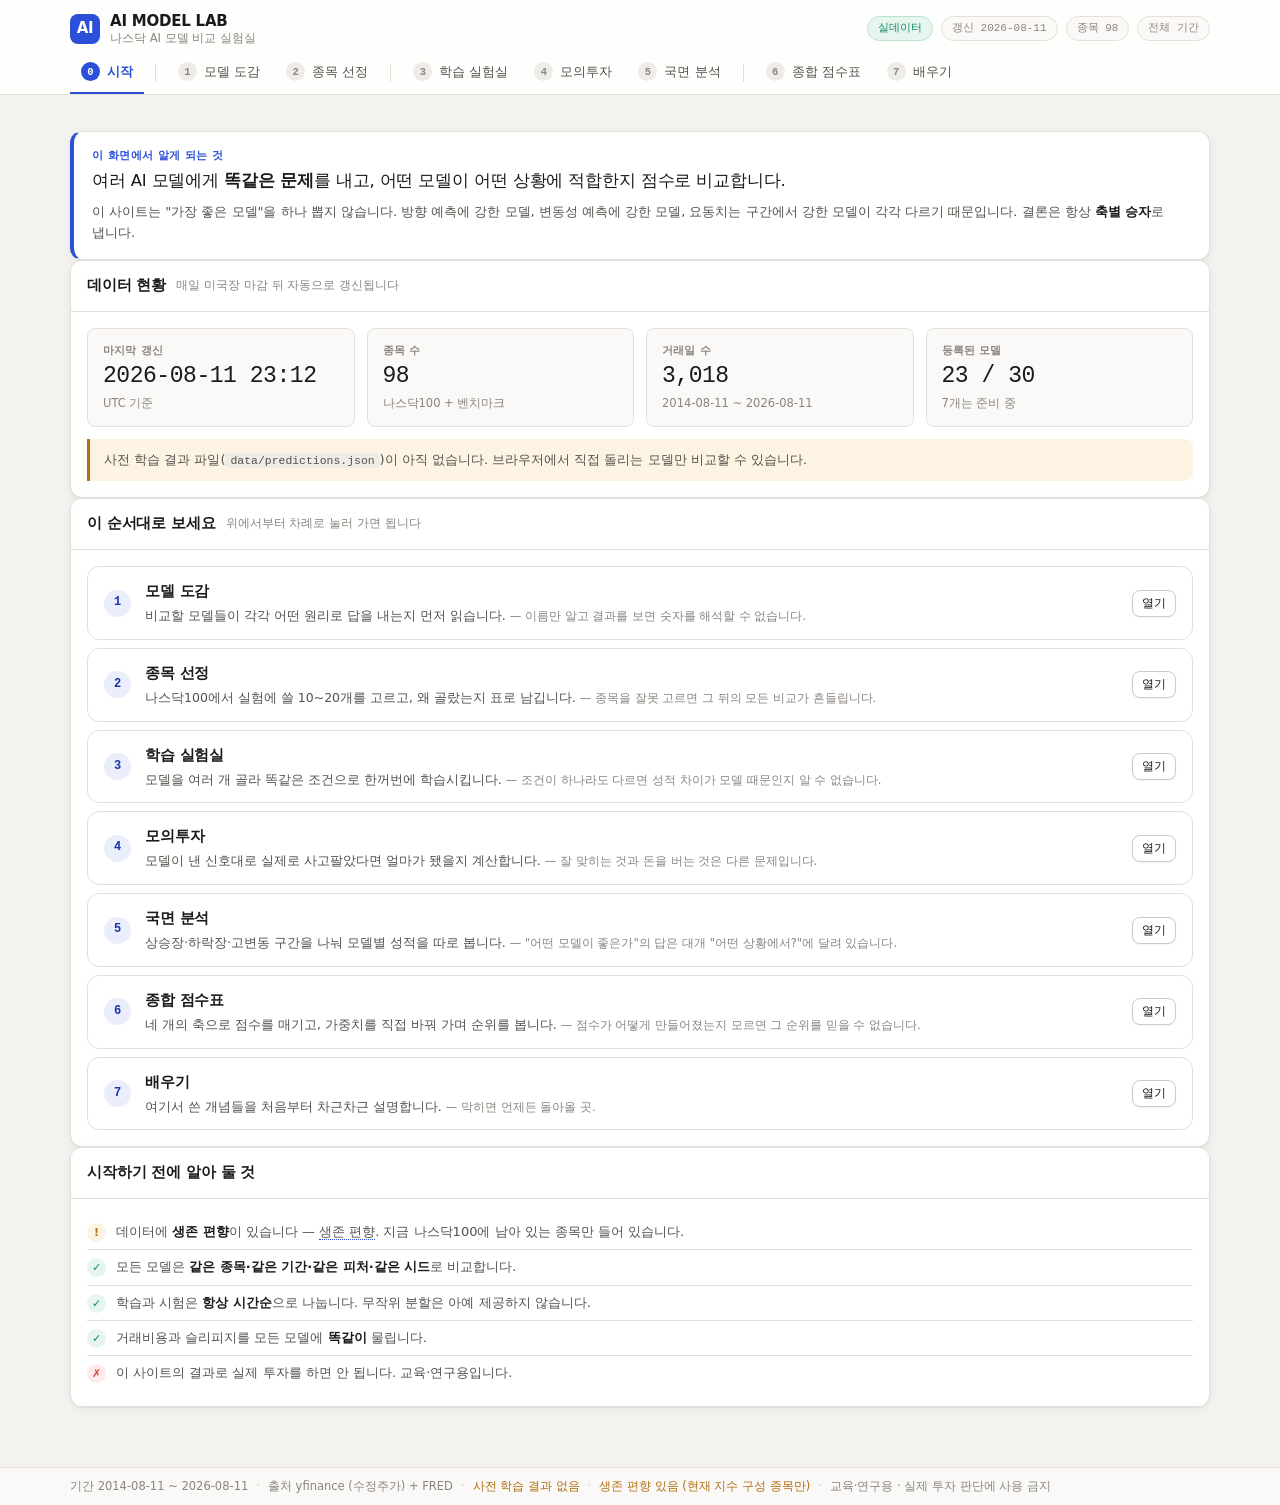
==== docs/index.html @ ae4f5c96 "브라우저 모델 12종 추가 + 디자인 전면 교체 ■ 2단계-B1 — 브라우저에서 도는 신규 모델 (registry.js 의 공통 인터페이스 준수)  js/core/ml_lite.j" ====
<!DOCTYPE html>
<html lang="ko">
<head>
<meta charset="utf-8">
<meta name="viewport" content="width=device-width, initial-scale=1">
<title>AI MODEL LAB — 나스닥 AI 모델 비교</title>
<meta name="description" content="여러 AI 모델로 나스닥 주가를 예측·모의투자해 보고, 어떤 모델이 어떤 상황에 적합한지 점수로 비교하는 교육용 사이트.">
<meta name="theme-color" content="#f4f2ee">
<link rel="icon" href="data:image/svg+xml,<svg xmlns='http://www.w3.org/2000/svg' viewBox='0 0 32 32'><rect width='32' height='32' rx='8' fill='%232b4fd8'/><text x='16' y='22' font-size='14' font-weight='700' font-family='system-ui,sans-serif' fill='white' text-anchor='middle'>AI</text></svg>">
<link rel="stylesheet" href="css/style.css">
</head>
<body>

<div class="shell">

  <header class="mast">
    <div class="mast-in">
      <div class="brand">
        <span class="brand-mark">AI</span>
        <span class="brand-txt">AI MODEL LAB<em>나스닥 AI 모델 비교 실험실</em></span>
      </div>
      <div class="mast-meta" id="mastmeta"></div>
    </div>

    <nav class="steps" id="nav">
      <button class="step on" data-screen="home"><b>0</b><span>시작</span></button>
      <span class="step-sep"></span>
      <button class="step" data-screen="models"><b>1</b><span>모델 도감</span></button>
      <button class="step" data-screen="universe"><b>2</b><span>종목 선정</span></button>
      <span class="step-sep"></span>
      <button class="step" data-screen="lab"><b>3</b><span>학습 실험실</span></button>
      <button class="step" data-screen="trade"><b>4</b><span>모의투자</span></button>
      <button class="step" data-screen="regime"><b>5</b><span>국면 분석</span></button>
      <span class="step-sep"></span>
      <button class="step" data-screen="score"><b>6</b><span>종합 점수표</span></button>
      <button class="step" data-screen="learn"><b>7</b><span>배우기</span></button>
    </nav>
  </header>

  <main class="page" id="main">
    <div class="wrap">
      <div id="boot">
        <span class="spinner"></span>
        <span class="small" style="margin-left:9px">시장 데이터를 불러오는 중…</span>
      </div>
      <div id="stephint"></div>
      <div id="screen"></div>
    </div>
  </main>

  <footer class="foot">
    <div class="wrap" id="statusbar"></div>
  </footer>

</div>

<!-- 공통 도구 -->
<script src="js/core/util.js"></script>
<script src="js/core/metrics.js"></script>
<script src="js/core/charts.js"></script>
<script src="js/core/ml.js"></script>

<!-- 데이터 (features.js 가 로드 시점에 참조하므로 반드시 먼저) -->
<script src="js/data.js"></script>

<!-- 모델 레이어: 피처 → 분할 → 등록부 → 모델 구현 → 사전학습 결과 -->
<script src="js/features.js"></script>
<script src="js/splits.js"></script>
<script src="js/registry.js"></script>
<script src="js/core/ml_lite.js"></script>
<script src="js/core/vol.js"></script>
<script src="js/core/regime.js"></script>
<script src="js/predictions.js"></script>

<!-- 화면 -->
<script src="js/app.js"></script>
<script src="js/screens/home.js"></script>
<script src="js/screens/models.js"></script>
<script src="js/screens/universe.js"></script>
<script src="js/screens/lab.js"></script>
<script src="js/screens/trade.js"></script>
<script src="js/screens/regime.js"></script>
<script src="js/screens/score.js"></script>
<script src="js/screens/learn.js"></script>
<script>QL.App.boot();</script>
</body>
</html>
---- docs/css/style.css ----
/* ============================================================================
 *  style.css — AI MODEL LAB 디자인 시스템
 *
 *  방향: 잘 만든 교과서. 트레이딩 터미널이 아닙니다.
 *  - 밝은 종이색 바탕에 흰 카드를 얹습니다. 오래 읽어야 하는 화면이기 때문입니다.
 *  - 가로폭을 1180px로 묶습니다. 한 줄이 너무 길면 눈이 다음 줄을 못 찾습니다.
 *  - 액센트는 잉크 블루 하나뿐입니다. 빨강·초록은 오직 '오름/내림'에만 씁니다.
 *    색이 의미를 가지려면 아껴 써야 합니다.
 *  - 위쪽 가로 내비게이션이 0→7 학습 순서를 그대로 보여 줍니다. 학생이
 *    "지금 몇 번째 단계인가"를 항상 알 수 있게 하려는 것입니다.
 *  - 숫자는 전부 고정폭입니다. 자리수가 맞아야 표를 훑을 수 있습니다.
 *
 *  밝은 테마 하나로 갑니다(의도된 선택). 어두운 테마는 두지 않습니다.
 * ==========================================================================*/

:root {
  color-scheme: light;

  /* 바탕과 면 */
  --paper:     #f4f2ee;
  --surface:   #ffffff;
  --surface-2: #faf9f7;
  --surface-3: #efece7;
  --line:      #e4e0d9;
  --line-2:    #d0cac1;

  /* 글자 */
  --ink:   #1b1a18;
  --ink-2: #55524d;
  --ink-3: #8a8580;

  /* 액센트 — 상호작용·선택 상태 전용 */
  --brand:      #2b4fd8;
  --brand-2:    #1b34a3;
  --brand-tint: #eaeefc;

  /* 의미 색 — 시장 관례. 다른 용도로 쓰지 않습니다. */
  --up:        #0e8a5f;
  --up-tint:   #e7f5ef;
  --down:      #d3453b;
  --down-tint: #fdeceb;
  --flat:      #8a8580;
  --warn:      #b06f10;
  --warn-tint: #fdf3e2;

  /* charts.js 가 읽는 이름들 */
  --surface-1:      #ffffff;
  --gridline:       #eeebe5;
  --axisline:       #cfc9c0;
  --text-primary:   #1b1a18;
  --text-secondary: #55524d;
  --text-muted:     #8a8580;
  --series-1: #2b4fd8;
  --series-2: #d3453b;
  --series-3: #0e8a5f;
  --series-4: #7c3aed;
  --series-5: #dd7b16;
  --series-6: #0d8f9e;
  --series-7: #6b6660;
  --series-8: #b4418f;

  --sans: -apple-system, BlinkMacSystemFont, "Apple SD Gothic Neo", "Pretendard",
          "Noto Sans KR", "Malgun Gothic", system-ui, "Segoe UI", sans-serif;
  --mono: ui-monospace, "SF Mono", "JetBrains Mono", Menlo, Consolas, monospace;

  --r:    12px;
  --r-sm: 8px;
  --sh:   0 1px 2px rgba(27, 26, 24, .05), 0 2px 10px rgba(27, 26, 24, .05);
  --sh-1: 0 1px 2px rgba(27, 26, 24, .06);
  --wrap: 1180px;
}

* { box-sizing: border-box; }

html { -webkit-text-size-adjust: 100%; }

body {
  margin: 0;
  background: var(--paper);
  color: var(--ink);
  font-family: var(--sans);
  font-size: 14.5px;
  line-height: 1.65;
  -webkit-font-smoothing: antialiased;
  word-break: keep-all;          /* 한국어 줄바꿈을 어절 단위로 */
}

.num, td.num, th.num, .mono {
  font-family: var(--mono);
  font-variant-numeric: tabular-nums;
  font-size: .94em;
}

code {
  font-family: var(--mono);
  font-size: .88em;
  background: var(--surface-3);
  padding: 1px 5px;
  border-radius: 4px;
}

b, strong { font-weight: 650; color: var(--ink); }
.hidden { display: none !important; }

/* ============================================================================
 *  뼈대 — 위쪽 머리글 / 가운데 본문 / 아래 상태줄
 * ==========================================================================*/
.shell { min-height: 100vh; display: flex; flex-direction: column; }

.wrap { max-width: var(--wrap); margin: 0 auto; padding: 0 20px; width: 100%; }

/* --- 머리글 --------------------------------------------------------------- */
.mast {
  position: sticky; top: 0; z-index: 40;
  background: rgba(255, 255, 255, .88);
  backdrop-filter: saturate(1.4) blur(8px);
  border-bottom: 1px solid var(--line);
}
.mast-in {
  max-width: var(--wrap); margin: 0 auto; padding: 12px 20px 0;
  display: flex; align-items: center; gap: 14px; flex-wrap: wrap;
}

.brand { display: flex; align-items: center; gap: 10px; }
.brand-mark {
  width: 30px; height: 30px; flex: none; border-radius: 8px;
  background: var(--brand); color: #fff;
  display: grid; place-items: center;
  font-size: 15px; font-weight: 700; letter-spacing: -.02em;
}
.brand-txt { font-size: 15px; font-weight: 700; letter-spacing: -.015em; line-height: 1.25; }
.brand-txt em {
  display: block; font-style: normal; font-size: 11.5px;
  font-weight: 400; color: var(--ink-3); letter-spacing: 0;
}

.mast-meta {
  margin-left: auto; display: flex; align-items: center; gap: 8px;
  font-size: 11.5px; color: var(--ink-3);
}
.mast-meta .pill {
  border: 1px solid var(--line); border-radius: 999px;
  padding: 2px 10px; background: var(--surface-2);
  font-family: var(--mono); font-size: 11px; white-space: nowrap;
}
.mast-meta .pill.live { border-color: #b7e2ce; background: var(--up-tint); color: var(--up); }
.mast-meta .pill.warn { border-color: #f0d9ac; background: var(--warn-tint); color: var(--warn); }

/* --- 단계 내비게이션 ------------------------------------------------------- */
.steps {
  max-width: var(--wrap); margin: 0 auto; padding: 9px 20px 0;
  display: flex; gap: 4px; overflow-x: auto; scrollbar-width: thin;
}
.step {
  appearance: none; border: 0; background: none; cursor: pointer;
  font-family: inherit; font-size: 13px; color: var(--ink-2);
  display: flex; align-items: center; gap: 7px;
  padding: 8px 11px 11px; border-bottom: 2px solid transparent;
  white-space: nowrap; transition: color .12s, border-color .12s;
}
.step b {
  width: 19px; height: 19px; border-radius: 50%; flex: none;
  display: grid; place-items: center;
  font-family: var(--mono); font-size: 10.5px; font-weight: 600;
  background: var(--surface-3); color: var(--ink-3);
  transition: background .12s, color .12s;
}
.step:hover { color: var(--ink); }
.step:hover b { background: var(--line-2); color: var(--ink); }
.step.on { color: var(--brand); border-bottom-color: var(--brand); font-weight: 600; }
.step.on b { background: var(--brand); color: #fff; }
.step-sep { width: 1px; background: var(--line); margin: 10px 7px 12px; flex: none; }

/* --- 본문 ----------------------------------------------------------------- */
.page { flex: 1; padding: 22px 0 60px; }
.page > .wrap > * + * { margin-top: 14px; }

/* --- 상태줄 --------------------------------------------------------------- */
.foot {
  border-top: 1px solid var(--line); background: var(--surface-2);
  padding: 9px 0; font-size: 11.5px; color: var(--ink-3);
}
.foot .wrap { display: flex; flex-wrap: wrap; align-items: center; gap: 8px; }
.foot .sep { color: var(--line-2); }
.foot .up { color: var(--up); }
.foot .amber { color: var(--warn); }

/* ============================================================================
 *  패널 — 화면을 구성하는 기본 블록
 * ==========================================================================*/
.panel {
  background: var(--surface); border: 1px solid var(--line);
  border-radius: var(--r); box-shadow: var(--sh); overflow: hidden;
}
.panel-head {
  display: flex; align-items: center; gap: 10px; flex-wrap: wrap;
  padding: 13px 16px; border-bottom: 1px solid var(--line);
  background: var(--surface);
}
.panel-title { font-size: 14.5px; font-weight: 700; letter-spacing: -.01em; }
.panel-title .accent { color: var(--brand); }
.panel-sub { font-size: 12px; color: var(--ink-3); }
.panel-actions { margin-left: auto; display: flex; align-items: center; gap: 8px; flex-wrap: wrap; }
.panel-body { padding: 16px; }
.panel-body.tight { padding: 0; }
.panel-body > * + * { margin-top: 12px; }

.grid { display: grid; gap: 12px; }
.g2 { grid-template-columns: repeat(2, minmax(0, 1fr)); }
.g3 { grid-template-columns: repeat(3, minmax(0, 1fr)); }
.g4 { grid-template-columns: repeat(4, minmax(0, 1fr)); }
.g-2-1 { grid-template-columns: 2fr 1fr; }
.g-1-2 { grid-template-columns: 1fr 2fr; }
.grid > * { min-width: 0; }

/* ============================================================================
 *  숫자 카드
 * ==========================================================================*/
.stat {
  padding: 13px 15px; border: 1px solid var(--line);
  border-radius: var(--r-sm); background: var(--surface-2);
}
.stat .k {
  font-size: 11px; color: var(--ink-3); font-weight: 600;
  letter-spacing: .02em;
}
.stat .v {
  font-family: var(--mono); font-size: 23px; font-variant-numeric: tabular-nums;
  letter-spacing: -.02em; margin-top: 3px; line-height: 1.2; overflow-wrap: anywhere;
}
.stat .d { font-size: 11.5px; color: var(--ink-3); margin-top: 3px; overflow-wrap: anywhere; }

.up { color: var(--up); }
.down { color: var(--down); }
.flat { color: var(--flat); }
.accent { color: var(--brand); }

/* ============================================================================
 *  표
 * ==========================================================================*/
table.t, table.tbl { width: 100%; border-collapse: collapse; font-size: 13px; }
table.t th, table.tbl th {
  text-align: left; font-size: 11px; font-weight: 600; color: var(--ink-3);
  padding: 8px 10px; border-bottom: 1px solid var(--line-2);
  background: var(--surface); white-space: nowrap;
}
/* 스크롤 되는 표에서만 제목 줄을 고정합니다(그러지 않으면 페이지 맨 위에 붙어 버림) */
.tbl-scroll table th { position: sticky; top: 0; z-index: 1; }
table.t td, table.tbl td {
  padding: 8px 10px; border-bottom: 1px solid var(--line);
  vertical-align: middle;
}
table.t tbody tr:last-child td { border-bottom: 0; }
table.t th.num, table.t td.num, table.tbl th.num, table.tbl td.num { text-align: right; }
table.t tbody tr:hover { background: var(--surface-2); }
.tbl-scroll {
  max-height: 480px; overflow: auto;
  border: 1px solid var(--line); border-radius: var(--r-sm);
}

/* ============================================================================
 *  버튼 · 입력
 * ==========================================================================*/
.btn {
  appearance: none; font-family: inherit; font-size: 13px; font-weight: 550;
  padding: 7px 13px; border-radius: var(--r-sm); cursor: pointer;
  border: 1px solid var(--line-2); background: var(--surface); color: var(--ink);
  box-shadow: var(--sh-1); transition: background .12s, border-color .12s, color .12s;
}
.btn:hover { background: var(--surface-2); border-color: var(--ink-3); }
.btn:focus-visible { outline: 2px solid var(--brand); outline-offset: 2px; }
.btn.primary { background: var(--brand); border-color: var(--brand); color: #fff; }
.btn.primary:hover { background: var(--brand-2); border-color: var(--brand-2); }
.btn.ghost { border-color: transparent; box-shadow: none; background: none; color: var(--brand); }
.btn.ghost:hover { background: var(--brand-tint); }
.btn.danger { border-color: #eab3ae; color: var(--down); background: var(--down-tint); }
.btn:disabled { opacity: .45; cursor: not-allowed; }
.btn.sm { padding: 4px 9px; font-size: 12px; }

.seg {
  display: inline-flex; border: 1px solid var(--line-2);
  border-radius: var(--r-sm); overflow: hidden; background: var(--surface);
  box-shadow: var(--sh-1); flex-wrap: wrap;
}
.seg button {
  appearance: none; border: 0; border-right: 1px solid var(--line);
  background: none; font-family: inherit; font-size: 12.5px; color: var(--ink-2);
  padding: 7px 13px; cursor: pointer; transition: background .12s, color .12s;
}
.seg button:last-child { border-right: 0; }
.seg button:hover { background: var(--surface-2); color: var(--ink); }
.seg button.on { background: var(--brand); color: #fff; font-weight: 600; }

.chip {
  display: inline-flex; align-items: center; gap: 5px;
  border: 1px solid var(--line-2); border-radius: 999px;
  padding: 4px 11px; font-size: 12.5px; color: var(--ink-2);
  background: var(--surface); cursor: pointer; transition: all .12s;
}
.chip:hover { border-color: var(--ink-3); color: var(--ink); }
.chip.on { border-color: var(--brand); background: var(--brand-tint); color: var(--brand-2); font-weight: 600; }

.field { display: flex; flex-direction: column; gap: 4px; }
.field label { font-size: 11px; font-weight: 600; color: var(--ink-3); }
select, input[type=text], input[type=number] {
  font-family: inherit; font-size: 13px; color: var(--ink);
  padding: 6px 9px; border: 1px solid var(--line-2);
  border-radius: var(--r-sm); background: var(--surface);
}
select:focus, input:focus { outline: 2px solid var(--brand); outline-offset: 1px; }
input[type=range] { width: 100%; accent-color: var(--brand); }
input[type=checkbox] { accent-color: var(--brand); width: 15px; height: 15px; }

/* ============================================================================
 *  안내 · 상태 표시
 * ==========================================================================*/
.note {
  border-left: 3px solid var(--brand); border-radius: 0 var(--r-sm) var(--r-sm) 0;
  background: var(--brand-tint); padding: 11px 14px;
  font-size: 13px; color: var(--ink-2); line-height: 1.6;
}
.note.warn { border-left-color: var(--warn); background: var(--warn-tint); }
.note.bad  { border-left-color: var(--down); background: var(--down-tint); }
.note.ok   { border-left-color: var(--up);   background: var(--up-tint); }

.small { font-size: 12.5px; color: var(--ink-2); }
.tiny  { font-size: 11.5px; color: var(--ink-3); }

.badge {
  display: inline-block; font-size: 10.5px; font-weight: 600; letter-spacing: .01em;
  padding: 2px 8px; border-radius: 999px; white-space: nowrap;
  border: 1px solid var(--line-2); color: var(--ink-3); background: var(--surface-2);
  vertical-align: middle;
}
.badge-live { border-color: #b7e2ce; background: var(--up-tint); color: var(--up); }
.badge-pre  { border-color: #bcc8f4; background: var(--brand-tint); color: var(--brand-2); }
.badge-base { border-color: #f0d9ac; background: var(--warn-tint); color: var(--warn); }
.badge-soon { border-color: var(--line); background: var(--surface-3); color: var(--ink-3); }

.tag {
  display: inline-block; font-size: 11px; padding: 1px 7px; border-radius: 4px;
  border: 1px solid var(--line-2); color: var(--ink-3);
}

/* 진행 막대 (표 안에서 비율 보여줄 때) */
.bar { height: 5px; border-radius: 3px; background: var(--surface-3); position: relative; min-width: 44px; }
.bar > i { position: absolute; inset: 0 auto 0 0; border-radius: 3px; background: var(--brand); }

/* 학습 진행률 */
.progress { height: 7px; border-radius: 4px; background: var(--surface-3); position: relative; overflow: hidden; }
.progress > i {
  position: absolute; inset: 0 auto 0 0; border-radius: 4px;
  background: linear-gradient(90deg, var(--brand), #4f70e8);
  transition: width .12s linear;
}
.progress-label { font-size: 11.5px; color: var(--ink-3); font-family: var(--mono); }

.spinner {
  display: inline-block; width: 13px; height: 13px; vertical-align: -2px;
  border: 2px solid var(--line-2); border-top-color: var(--brand);
  border-radius: 50%; animation: spin .7s linear infinite;
}
@keyframes spin { to { transform: rotate(360deg); } }

/* ============================================================================
 *  고3 눈높이 장치
 * ==========================================================================*/

/* 화면 첫머리 한 문장 */
.intro {
  background: var(--surface); border: 1px solid var(--line);
  border-left: 4px solid var(--brand);
  border-radius: var(--r); padding: 15px 18px; box-shadow: var(--sh);
}
.intro-k {
  font-size: 11px; font-weight: 700; color: var(--brand);
  letter-spacing: .04em; text-transform: uppercase;
}
.intro-v { font-size: 16.5px; line-height: 1.5; margin-top: 4px; letter-spacing: -.01em; }
.intro-d { font-size: 13px; color: var(--ink-2); margin-top: 7px; line-height: 1.65; }

/* 용어 툴팁 */
abbr.tip {
  text-decoration: none;
  border-bottom: 1.5px dotted var(--brand);
  cursor: help; color: inherit;
}

/* 수식 접기 */
details.formula {
  border: 1px solid var(--line); border-radius: var(--r-sm);
  background: var(--surface-2); overflow: hidden;
}
details.formula > summary {
  cursor: pointer; padding: 7px 12px; font-size: 12px; font-weight: 600;
  color: var(--ink-3); list-style: none;
}
details.formula > summary::-webkit-details-marker { display: none; }
details.formula > summary::before { content: '＋ '; color: var(--brand); font-weight: 700; }
details.formula[open] > summary::before { content: '－ '; }
details.formula > summary:hover { color: var(--brand); }
.formula-body {
  padding: 12px; border-top: 1px solid var(--line); background: var(--surface);
  font-size: 12.5px; color: var(--ink-2); line-height: 1.8; overflow-x: auto;
}

/* 좋다/나쁘다 방향 표시 */
.dir { font-size: 10px; margin-left: 2px; }
.dir.up { color: var(--up); }
.dir.down { color: var(--brand); }

/* 공정성 체크리스트 */
ul.checklist { list-style: none; margin: 0; padding: 0; }
ul.checklist li {
  display: flex; gap: 10px; padding: 7px 0; font-size: 13px;
  color: var(--ink-2); line-height: 1.55; border-bottom: 1px solid var(--line);
}
ul.checklist li:last-child { border-bottom: 0; }
ul.checklist .ck {
  width: 19px; height: 19px; flex: none; border-radius: 50%;
  display: grid; place-items: center; font-size: 11px; font-weight: 700; margin-top: 1px;
}
ul.checklist li.yes  .ck { background: var(--up-tint); color: var(--up); }
ul.checklist li.no   .ck { background: var(--down-tint); color: var(--down); }
ul.checklist li.warn .ck { background: var(--warn-tint); color: var(--warn); }

/* ============================================================================
 *  카드 (모델 도감 · 학습 순서)
 * ==========================================================================*/
.cards { display: grid; gap: 12px; grid-template-columns: repeat(auto-fill, minmax(330px, 1fr)); }
.card {
  display: flex; flex-direction: column;      /* 아래 지표 줄을 카드 바닥에 맞추기 위해 */
  border: 1px solid var(--line); border-radius: var(--r);
  background: var(--surface); padding: 14px 16px;
  transition: border-color .12s, box-shadow .12s;
}
.card:hover { border-color: var(--line-2); box-shadow: var(--sh); }
.card.soon { background: var(--surface-2); border-style: dashed; }
.card-top { display: flex; align-items: center; gap: 7px; flex-wrap: wrap; }
.card-name { font-size: 15px; font-weight: 700; letter-spacing: -.01em; }
.card-fam { font-size: 11px; color: var(--ink-3); }
.card-why { font-size: 13px; color: var(--ink-2); line-height: 1.7; margin: 9px 0 11px; }
.card-pc { display: grid; grid-template-columns: 1fr 1fr; gap: 12px; font-size: 12px; }
.card-pc .h { font-size: 10.5px; font-weight: 700; letter-spacing: .02em; }
.card-pc .h.good { color: var(--up); }
.card-pc .h.bad { color: var(--down); }
.card-pc ul { margin: 4px 0 0; padding-left: 15px; color: var(--ink-2); line-height: 1.55; }
.card-meter {
  display: flex; align-items: center; gap: 7px; flex-wrap: wrap;
  margin-top: auto; padding-top: 12px; border-top: 1px solid var(--line);
  font-size: 11.5px; color: var(--ink-3);
}
.card-pc { padding-bottom: 4px; }
.dots { font-family: var(--mono); color: var(--brand); letter-spacing: 1.5px; font-size: 10px; }
.dots .off { color: var(--line-2); }

/* 학습 순서 카드 (홈) */
.route { display: grid; gap: 8px; }
.route .card { flex-direction: row; align-items: center; gap: 14px; padding: 13px 16px; }
.route .card .card-name { font-size: 14.5px; }
.route .card .card-why { margin: 2px 0 0; font-size: 12.5px; line-height: 1.55; }
.route-n {
  width: 27px; height: 27px; flex: none; border-radius: 50%;
  display: grid; place-items: center;
  background: var(--brand-tint); color: var(--brand-2);
  font-family: var(--mono); font-size: 12px; font-weight: 700;
}

/* ============================================================================
 *  차트 부속 (charts.js 가 만드는 요소들)
 * ==========================================================================*/
canvas { display: block; width: 100%; }

.legend { display: flex; flex-wrap: wrap; gap: 12px; font-size: 12px; color: var(--ink-2); margin-top: 8px; }
.legend-item { display: inline-flex; align-items: center; gap: 6px; }
.legend-dot { width: 10px; height: 10px; border-radius: 3px; display: inline-block; }
.legend-dot.dashed { border-radius: 1px; height: 3px; width: 14px; }

.chart-tip {
  position: fixed; z-index: 90; pointer-events: none;
  background: var(--ink); color: #fff; border-radius: var(--r-sm);
  padding: 8px 11px; font-size: 12px; box-shadow: 0 6px 22px rgba(27, 26, 24, .22);
  max-width: 280px;
}
.chart-tip .tip-h { font-weight: 700; margin-bottom: 4px; font-size: 11.5px; opacity: .85; }
.chart-tip .tip-r { display: flex; align-items: center; gap: 7px; line-height: 1.6; }
.chart-tip .tip-n { color: rgba(255, 255, 255, .8); }
.chart-tip .tip-v { margin-left: auto; font-family: var(--mono); font-variant-numeric: tabular-nums; }
.chart-tip .dot { width: 8px; height: 8px; border-radius: 2px; display: inline-block; flex: none; }

/* ============================================================================
 *  가중치 슬라이더 (종합 점수표)
 * ==========================================================================*/
.weights { display: grid; gap: 12px; }
.wrow { display: grid; grid-template-columns: 140px 1fr 56px; align-items: center; gap: 12px; }
.wrow label { font-size: 13px; color: var(--ink-2); }
.wrow output { font-family: var(--mono); font-size: 13px; color: var(--brand); text-align: right; font-weight: 600; }

/* ============================================================================
 *  좁은 화면
 * ==========================================================================*/
@media (max-width: 940px) {
  .g2, .g3, .g4, .g-2-1, .g-1-2 { grid-template-columns: minmax(0, 1fr); }
  .cards { grid-template-columns: minmax(0, 1fr); }
  .card-pc { grid-template-columns: minmax(0, 1fr); }
  .wrow { grid-template-columns: 104px 1fr 48px; }
  .mast-meta { width: 100%; margin-left: 0; order: 3; }
  .intro-v { font-size: 15px; }
  .route .card { flex-wrap: wrap; }
}

@media (max-width: 620px) {
  body { font-size: 14px; }
  .wrap { padding: 0 14px; }
  .mast-in, .steps { padding-left: 14px; padding-right: 14px; }
  .step span { display: none; }        /* 좁으면 번호만 남깁니다 */
  .step.on span { display: inline; }
  .panel-body, .panel-head { padding: 12px; }
}

/* 인쇄: 발표 자료로 뽑을 수 있게 */
@media print {
  .mast, .foot { display: none; }
  body { background: #fff; }
  .panel { break-inside: avoid; box-shadow: none; }
}
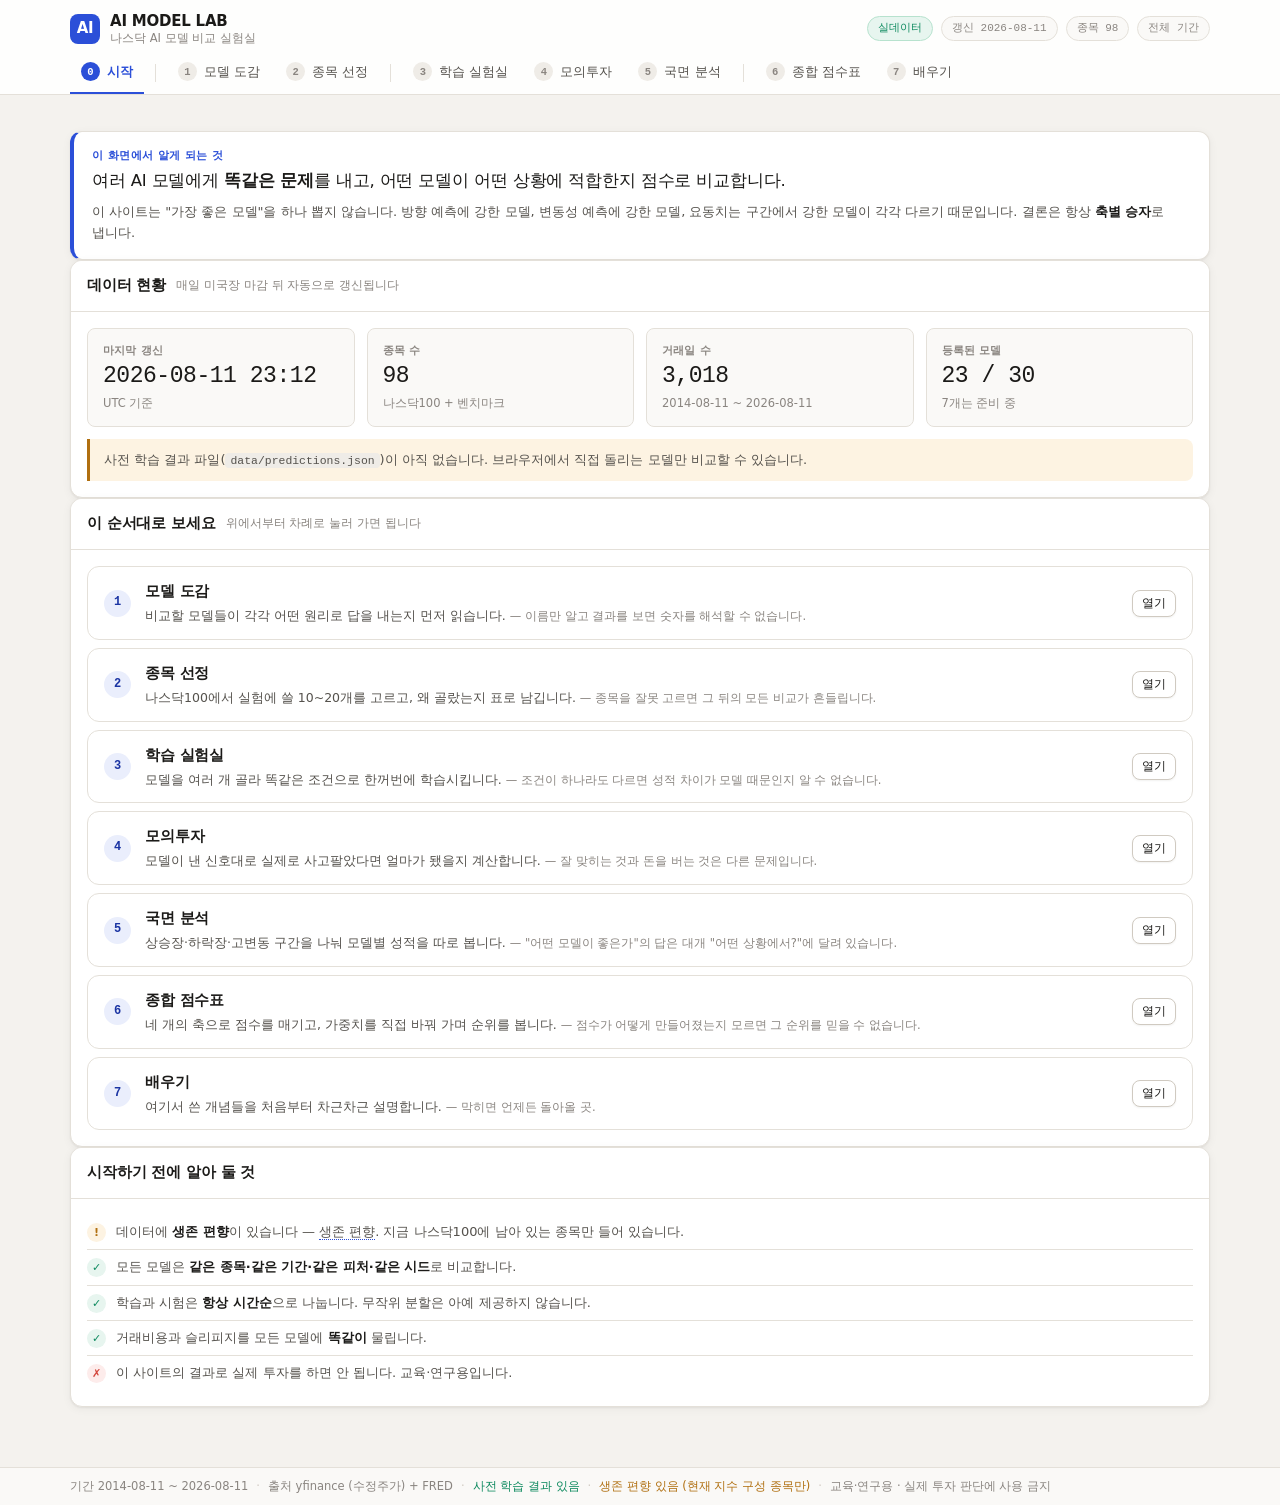
==== commit 2a4da17a: "GitHub Pages 배포 설정 · .github/workflows/pages.yml — main 의 docs/ 가 바뀌면 자동 배포.   올리기 전에 필수 파일과 데이터 갱신 " ====
--- a/docs/index.html
+++ b/docs/index.html
@@ -6,6 +6,10 @@
 <title>AI MODEL LAB — 나스닥 AI 모델 비교</title>
 <meta name="description" content="여러 AI 모델로 나스닥 주가를 예측·모의투자해 보고, 어떤 모델이 어떤 상황에 적합한지 점수로 비교하는 교육용 사이트.">
 <meta name="theme-color" content="#f4f2ee">
+<meta property="og:type" content="website">
+<meta property="og:title" content="AI MODEL LAB — 나스닥 AI 모델 비교">
+<meta property="og:description" content="여러 AI 모델에게 똑같은 문제를 내고, 어떤 모델이 어떤 상황에 적합한지 점수로 비교합니다. 고등학생을 위한 교육용 사이트.">
+<meta name="twitter:card" content="summary">
 <link rel="icon" href="data:image/svg+xml,<svg xmlns='http://www.w3.org/2000/svg' viewBox='0 0 32 32'><rect width='32' height='32' rx='8' fill='%232b4fd8'/><text x='16' y='22' font-size='14' font-weight='700' font-family='system-ui,sans-serif' fill='white' text-anchor='middle'>AI</text></svg>">
 <link rel="stylesheet" href="css/style.css">
 </head>
@@ -72,6 +76,13 @@
 <script src="js/core/regime.js"></script>
 <script src="js/predictions.js"></script>
 
+<!-- 종목 선정 규칙 (2번 화면과 학습 실험실이 함께 씁니다) -->
+<script src="js/universe.js"></script>
+
+<!-- 평가 레이어: 실험 실행 → 채점·통계 검정 -->
+<script src="js/experiment.js"></script>
+<script src="js/score.js"></script>
+
 <!-- 화면 -->
 <script src="js/app.js"></script>
 <script src="js/screens/home.js"></script>
--- a/docs/css/style.css
+++ b/docs/css/style.css
@@ -253,6 +253,8 @@
 table.t tbody tr:last-child td { border-bottom: 0; }
 table.t th.num, table.t td.num, table.tbl th.num, table.tbl td.num { text-align: right; }
 table.t tbody tr:hover { background: var(--surface-2); }
+/* 기준선 줄은 한 톤 죽여 둡니다 — 비교 대상이 아니라 '자'이기 때문입니다 */
+table.t tbody tr.muted td { color: var(--ink-3); background: var(--surface-2); }
 .tbl-scroll {
   max-height: 480px; overflow: auto;
   border: 1px solid var(--line); border-radius: var(--r-sm);
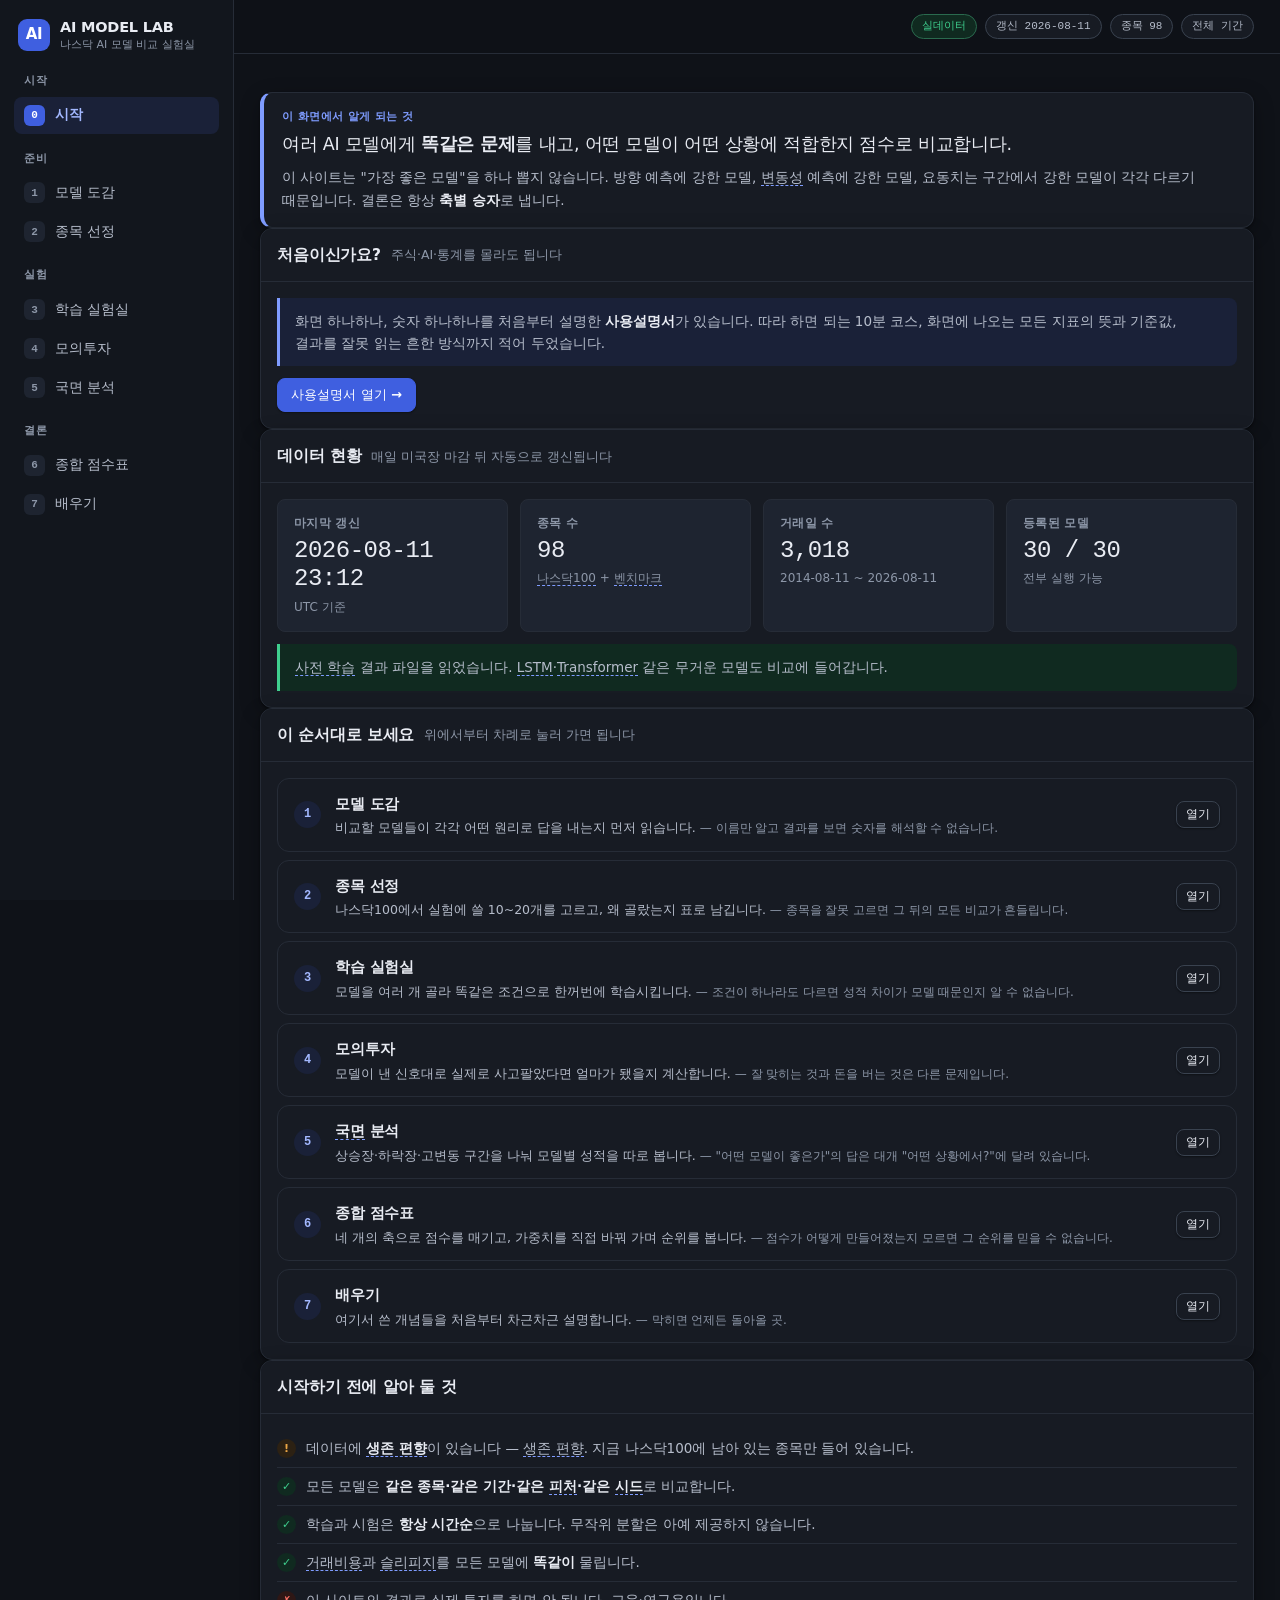
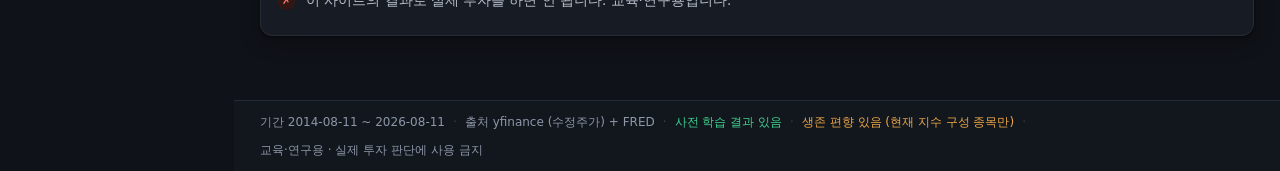
==== commit 555b1236: "사용설명서를 사이트 안에서 보기 + 어두운 테마 + 왼쪽 세로 내비 + 용어 자동 설명 ## 1. 사용설명서를 사이트 안에서 봅니다  GitHub 새 탭으로 나가던 것을 사이트 안" ====
--- a/docs/index.html
+++ b/docs/index.html
@@ -5,7 +5,7 @@
 <meta name="viewport" content="width=device-width, initial-scale=1">
 <title>AI MODEL LAB — 나스닥 AI 모델 비교</title>
 <meta name="description" content="여러 AI 모델로 나스닥 주가를 예측·모의투자해 보고, 어떤 모델이 어떤 상황에 적합한지 점수로 비교하는 교육용 사이트.">
-<meta name="theme-color" content="#f4f2ee">
+<meta name="theme-color" content="#0f1218">
 <meta property="og:type" content="website">
 <meta property="og:title" content="AI MODEL LAB — 나스닥 AI 모델 비교">
 <meta property="og:description" content="여러 AI 모델에게 똑같은 문제를 내고, 어떤 모델이 어떤 상황에 적합한지 점수로 비교합니다. 고등학생을 위한 교육용 사이트.">
@@ -17,44 +17,52 @@
 
 <div class="shell">
 
-  <header class="mast">
-    <div class="mast-in">
-      <div class="brand">
-        <span class="brand-mark">AI</span>
-        <span class="brand-txt">AI MODEL LAB<em>나스닥 AI 모델 비교 실험실</em></span>
-      </div>
-      <div class="mast-meta" id="mastmeta"></div>
+  <!-- 왼쪽 세로 내비게이션. 0→7 학습 순서가 위에서 아래로 흐릅니다. -->
+  <aside class="side">
+    <div class="brand">
+      <span class="brand-mark">AI</span>
+      <span class="brand-txt">AI MODEL LAB<em>나스닥 AI 모델 비교 실험실</em></span>
     </div>
 
     <nav class="steps" id="nav">
+      <span class="step-grp">시작</span>
       <button class="step on" data-screen="home"><b>0</b><span>시작</span></button>
-      <span class="step-sep"></span>
+
+      <span class="step-grp">준비</span>
       <button class="step" data-screen="models"><b>1</b><span>모델 도감</span></button>
       <button class="step" data-screen="universe"><b>2</b><span>종목 선정</span></button>
-      <span class="step-sep"></span>
+
+      <span class="step-grp">실험</span>
       <button class="step" data-screen="lab"><b>3</b><span>학습 실험실</span></button>
       <button class="step" data-screen="trade"><b>4</b><span>모의투자</span></button>
       <button class="step" data-screen="regime"><b>5</b><span>국면 분석</span></button>
-      <span class="step-sep"></span>
+
+      <span class="step-grp">결론</span>
       <button class="step" data-screen="score"><b>6</b><span>종합 점수표</span></button>
       <button class="step" data-screen="learn"><b>7</b><span>배우기</span></button>
     </nav>
-  </header>
+  </aside>
 
-  <main class="page" id="main">
-    <div class="wrap">
-      <div id="boot">
-        <span class="spinner"></span>
-        <span class="small" style="margin-left:9px">시장 데이터를 불러오는 중…</span>
+  <div class="main">
+    <header class="topbar">
+      <div class="mast-meta" id="mastmeta"></div>
+    </header>
+
+    <main class="page" id="main">
+      <div class="wrap">
+        <div id="boot">
+          <span class="spinner"></span>
+          <span class="small" style="margin-left:9px">시장 데이터를 불러오는 중…</span>
+        </div>
+        <div id="stephint"></div>
+        <div id="screen"></div>
       </div>
-      <div id="stephint"></div>
-      <div id="screen"></div>
-    </div>
-  </main>
+    </main>
 
-  <footer class="foot">
-    <div class="wrap" id="statusbar"></div>
-  </footer>
+    <footer class="foot">
+      <div class="wrap" id="statusbar"></div>
+    </footer>
+  </div>
 
 </div>
 
@@ -63,6 +71,9 @@
 <script src="js/core/metrics.js"></script>
 <script src="js/core/charts.js"></script>
 <script src="js/core/ml.js"></script>
+<script src="js/core/md.js"></script>
+<script src="js/glossary.js"></script>
+<script src="js/core/tips.js"></script>
 
 <!-- 데이터 (features.js 가 로드 시점에 참조하므로 반드시 먼저) -->
 <script src="js/data.js"></script>
@@ -93,6 +104,7 @@
 <script src="js/screens/regime.js"></script>
 <script src="js/screens/score.js"></script>
 <script src="js/screens/learn.js"></script>
+<script src="js/screens/guide.js"></script>
 <script>QL.App.boot();</script>
 </body>
 </html>
--- a/docs/css/style.css
+++ b/docs/css/style.css
@@ -1,63 +1,71 @@
 /* ============================================================================
  *  style.css — AI MODEL LAB 디자인 시스템
  *
- *  방향: 잘 만든 교과서. 트레이딩 터미널이 아닙니다.
- *  - 밝은 종이색 바탕에 흰 카드를 얹습니다. 오래 읽어야 하는 화면이기 때문입니다.
- *  - 가로폭을 1180px로 묶습니다. 한 줄이 너무 길면 눈이 다음 줄을 못 찾습니다.
- *  - 액센트는 잉크 블루 하나뿐입니다. 빨강·초록은 오직 '오름/내림'에만 씁니다.
+ *  방향: 어두운 배경의 잘 만든 교과서. 트레이딩 터미널이 아닙니다.
+ *  - 어두운 회청색 바탕에 한 단계 밝은 카드를 얹습니다. 오래 읽어야 하는
+ *    화면이라 눈이 편한 쪽을 골랐습니다. 순수한 검정(#000)은 쓰지 않습니다.
+ *    글자와의 대비가 너무 세서 오래 보면 잔상이 남습니다.
+ *  - 글자색은 세 단계뿐입니다. 본문 / 보조 / 흐림. 그 이상 쪼개면 위계가
+ *    오히려 안 보입니다. 세 단계 모두 배경 대비 4.5:1 을 넘습니다.
+ *  - 액센트는 파랑 하나뿐입니다. 빨강·초록은 오직 '오름/내림'에만 씁니다.
  *    색이 의미를 가지려면 아껴 써야 합니다.
- *  - 위쪽 가로 내비게이션이 0→7 학습 순서를 그대로 보여 줍니다. 학생이
- *    "지금 몇 번째 단계인가"를 항상 알 수 있게 하려는 것입니다.
+ *  - 왼쪽 세로 내비게이션이 0→7 학습 순서를 위에서 아래로 보여 줍니다.
+ *    학생이 "지금 몇 번째 단계인가"를 항상 알 수 있게 하려는 것입니다.
  *  - 숫자는 전부 고정폭입니다. 자리수가 맞아야 표를 훑을 수 있습니다.
  *
- *  밝은 테마 하나로 갑니다(의도된 선택). 어두운 테마는 두지 않습니다.
+ *  어두운 테마 하나로 갑니다(의도된 선택). 밝은 테마는 두지 않습니다.
  * ==========================================================================*/
 
 :root {
-  color-scheme: light;
-
-  /* 바탕과 면 */
-  --paper:     #f4f2ee;
-  --surface:   #ffffff;
-  --surface-2: #faf9f7;
-  --surface-3: #efece7;
-  --line:      #e4e0d9;
-  --line-2:    #d0cac1;
-
-  /* 글자 */
-  --ink:   #1b1a18;
-  --ink-2: #55524d;
-  --ink-3: #8a8580;
-
-  /* 액센트 — 상호작용·선택 상태 전용 */
-  --brand:      #2b4fd8;
-  --brand-2:    #1b34a3;
-  --brand-tint: #eaeefc;
+  color-scheme: dark;
+
+  /* 바탕과 면 — 네 단계. 위로 갈수록 밝아집니다(=앞에 있다는 뜻) */
+  --paper:     #0f1218;   /* 페이지 바닥 */
+  --surface:   #171b23;   /* 카드 */
+  --surface-2: #1e2430;   /* 카드 안의 한 겹 더 (숫자 카드·표 강조 줄) */
+  --surface-3: #262d3b;   /* 코드·막대 바탕 */
+  --line:      #262c37;   /* 옅은 경계 */
+  --line-2:    #39424f;   /* 또렷한 경계 (입력·버튼 테두리) */
+
+  /* 글자 — 세 단계. 괄호 안은 --paper 대비 명암비 */
+  --ink:   #e9ecf3;       /* 본문   (15.4:1) */
+  --ink-2: #b6bdcb;       /* 보조   ( 9.4:1) */
+  --ink-3: #8d97a8;       /* 흐림   ( 5.7:1) */
+
+  /* 액센트 — 어두운 바탕에서는 밝은 파랑이 읽히고, 채워진 면에는 진한 파랑이
+     흰 글자를 받칩니다. 그래서 두 개를 따로 둡니다. */
+  --brand:       #7f9cff; /* 글자·테두리용 ( 8.0:1) */
+  --brand-solid: #3f5fe0; /* 채워진 버튼 바탕 (흰 글자 5.2:1) */
+  --brand-2:     #a3b8ff; /* 밝힘(hover) */
+  --brand-tint:  #1a2138; /* 아주 옅은 파랑 바탕 */
 
   /* 의미 색 — 시장 관례. 다른 용도로 쓰지 않습니다. */
-  --up:        #0e8a5f;
-  --up-tint:   #e7f5ef;
-  --down:      #d3453b;
-  --down-tint: #fdeceb;
-  --flat:      #8a8580;
-  --warn:      #b06f10;
-  --warn-tint: #fdf3e2;
+  --up:        #3fcf8e;
+  --up-tint:   #102a20;
+  --up-line:   #2a6a4e;
+  --down:      #ff7166;
+  --down-tint: #2e1715;
+  --down-line: #7d3b35;
+  --flat:      #8d97a8;
+  --warn:      #eba645;
+  --warn-tint: #2c2113;
+  --warn-line: #7a5a22;
 
   /* charts.js 가 읽는 이름들 */
-  --surface-1:      #ffffff;
-  --gridline:       #eeebe5;
-  --axisline:       #cfc9c0;
-  --text-primary:   #1b1a18;
-  --text-secondary: #55524d;
-  --text-muted:     #8a8580;
-  --series-1: #2b4fd8;
-  --series-2: #d3453b;
-  --series-3: #0e8a5f;
-  --series-4: #7c3aed;
-  --series-5: #dd7b16;
-  --series-6: #0d8f9e;
-  --series-7: #6b6660;
-  --series-8: #b4418f;
+  --surface-1:      #171b23;
+  --gridline:       #242a35;
+  --axisline:       #3d4655;
+  --text-primary:   #e9ecf3;
+  --text-secondary: #b6bdcb;
+  --text-muted:     #8d97a8;
+  --series-1: #7f9cff;
+  --series-2: #ff7166;
+  --series-3: #3fcf8e;
+  --series-4: #b98cff;
+  --series-5: #f0a848;
+  --series-6: #3cc9d8;
+  --series-7: #9aa4b4;
+  --series-8: #f281c4;
 
   --sans: -apple-system, BlinkMacSystemFont, "Apple SD Gothic Neo", "Pretendard",
           "Noto Sans KR", "Malgun Gothic", system-ui, "Segoe UI", sans-serif;
@@ -65,9 +73,13 @@
 
   --r:    12px;
   --r-sm: 8px;
-  --sh:   0 1px 2px rgba(27, 26, 24, .05), 0 2px 10px rgba(27, 26, 24, .05);
-  --sh-1: 0 1px 2px rgba(27, 26, 24, .06);
+  /* 어두운 바탕에서는 그림자가 잘 안 보입니다. 그림자로 띄우는 대신 테두리로
+     구분하고, 그림자는 깊이를 아주 조금 거드는 정도로만 씁니다. */
+  --sh:   0 1px 2px rgba(0, 0, 0, .45), 0 6px 20px rgba(0, 0, 0, .3);
+  --sh-1: 0 1px 2px rgba(0, 0, 0, .4);
   --wrap: 1180px;
+  --side: 234px;          /* 왼쪽 내비 너비 */
+  --top:  54px;           /* 위쪽 얇은 막대 높이 */
 }
 
 * { box-sizing: border-box; }
@@ -79,8 +91,8 @@
   background: var(--paper);
   color: var(--ink);
   font-family: var(--sans);
-  font-size: 14.5px;
-  line-height: 1.65;
+  font-size: 15px;
+  line-height: 1.68;
   -webkit-font-smoothing: antialiased;
   word-break: keep-all;          /* 한국어 줄바꿈을 어절 단위로 */
 }
@@ -88,13 +100,14 @@
 .num, td.num, th.num, .mono {
   font-family: var(--mono);
   font-variant-numeric: tabular-nums;
-  font-size: .94em;
+  font-size: .93em;
 }
 
 code {
   font-family: var(--mono);
-  font-size: .88em;
+  font-size: .87em;
   background: var(--surface-3);
+  color: var(--ink);
   padding: 1px 5px;
   border-radius: 4px;
 }
@@ -102,83 +115,111 @@
 b, strong { font-weight: 650; color: var(--ink); }
 .hidden { display: none !important; }
 
-/* ============================================================================
- *  뼈대 — 위쪽 머리글 / 가운데 본문 / 아래 상태줄
- * ==========================================================================*/
-.shell { min-height: 100vh; display: flex; flex-direction: column; }
-
-.wrap { max-width: var(--wrap); margin: 0 auto; padding: 0 20px; width: 100%; }
-
-/* --- 머리글 --------------------------------------------------------------- */
-.mast {
-  position: sticky; top: 0; z-index: 40;
-  background: rgba(255, 255, 255, .88);
-  backdrop-filter: saturate(1.4) blur(8px);
-  border-bottom: 1px solid var(--line);
-}
-.mast-in {
-  max-width: var(--wrap); margin: 0 auto; padding: 12px 20px 0;
-  display: flex; align-items: center; gap: 14px; flex-wrap: wrap;
-}
-
-.brand { display: flex; align-items: center; gap: 10px; }
+::selection { background: var(--brand-solid); color: #fff; }
+
+/* 스크롤바도 어둡게. 밝은 기본 스크롤바 하나가 화면 전체를 싸구려로 만듭니다. */
+* { scrollbar-color: var(--line-2) transparent; scrollbar-width: thin; }
+*::-webkit-scrollbar { width: 10px; height: 10px; }
+*::-webkit-scrollbar-thumb {
+  background: var(--line-2); border-radius: 6px;
+  border: 2px solid transparent; background-clip: padding-box;
+}
+*::-webkit-scrollbar-thumb:hover { background: var(--ink-3); background-clip: padding-box; }
+*::-webkit-scrollbar-track { background: transparent; }
+
+/* ============================================================================
+ *  뼈대 — 왼쪽 내비 / 오른쪽 본문
+ * ==========================================================================*/
+.shell {
+  min-height: 100vh;
+  display: grid;
+  grid-template-columns: var(--side) minmax(0, 1fr);
+}
+
+.wrap { max-width: var(--wrap); margin: 0 auto; padding: 0 26px; width: 100%; }
+
+/* --- 왼쪽 내비 ------------------------------------------------------------ */
+.side {
+  position: sticky; top: 0; align-self: start;
+  height: 100vh; overflow-y: auto;
+  background: #12161d;
+  border-right: 1px solid var(--line);
+  padding: 18px 14px 20px;
+  display: flex; flex-direction: column; gap: 20px;
+  z-index: 40;
+}
+
+.brand { display: flex; align-items: center; gap: 10px; padding: 0 4px; }
 .brand-mark {
-  width: 30px; height: 30px; flex: none; border-radius: 8px;
-  background: var(--brand); color: #fff;
+  width: 32px; height: 32px; flex: none; border-radius: 9px;
+  background: var(--brand-solid); color: #fff;
   display: grid; place-items: center;
   font-size: 15px; font-weight: 700; letter-spacing: -.02em;
 }
-.brand-txt { font-size: 15px; font-weight: 700; letter-spacing: -.015em; line-height: 1.25; }
+.brand-txt { font-size: 14.5px; font-weight: 700; letter-spacing: -.015em; line-height: 1.3; }
 .brand-txt em {
-  display: block; font-style: normal; font-size: 11.5px;
-  font-weight: 400; color: var(--ink-3); letter-spacing: 0;
-}
-
-.mast-meta {
-  margin-left: auto; display: flex; align-items: center; gap: 8px;
-  font-size: 11.5px; color: var(--ink-3);
-}
+  display: block; font-style: normal; font-size: 11px;
+  font-weight: 400; color: var(--ink-3); letter-spacing: 0; margin-top: 1px;
+}
+
+/* --- 단계 내비게이션 (세로) ------------------------------------------------ */
+.steps { display: flex; flex-direction: column; gap: 2px; }
+
+.step-grp {
+  font-size: 10.5px; font-weight: 700; letter-spacing: .09em;
+  color: var(--ink-3); text-transform: uppercase;
+  padding: 14px 10px 5px;
+}
+.step-grp:first-child { padding-top: 0; }
+
+.step {
+  appearance: none; border: 0; background: none; cursor: pointer; width: 100%;
+  font-family: inherit; font-size: 13.5px; color: var(--ink-2);
+  display: flex; align-items: center; gap: 10px;
+  padding: 8px 10px; border-radius: var(--r-sm);
+  text-align: left; transition: background .12s, color .12s;
+}
+.step b {
+  width: 21px; height: 21px; border-radius: 6px; flex: none;
+  display: grid; place-items: center;
+  font-family: var(--mono); font-size: 11px; font-weight: 600;
+  background: var(--surface-2); color: var(--ink-3);
+  transition: background .12s, color .12s;
+}
+.step:hover { background: var(--surface); color: var(--ink); }
+.step:hover b { background: var(--surface-3); color: var(--ink); }
+.step.on { background: var(--brand-tint); color: var(--brand-2); font-weight: 650; }
+.step.on b { background: var(--brand-solid); color: #fff; }
+.step:focus-visible { outline: 2px solid var(--brand); outline-offset: -2px; }
+
+/* --- 위쪽 얇은 막대 (지금 보고 있는 데이터) --------------------------------- */
+.topbar {
+  position: sticky; top: 0; z-index: 30;
+  height: var(--top); display: flex; align-items: center;
+  padding: 0 26px;
+  background: rgba(15, 18, 24, .82);
+  backdrop-filter: saturate(1.3) blur(10px);
+  border-bottom: 1px solid var(--line);
+}
+.mast-meta { display: flex; align-items: center; gap: 8px; flex-wrap: wrap; margin-left: auto; }
 .mast-meta .pill {
-  border: 1px solid var(--line); border-radius: 999px;
-  padding: 2px 10px; background: var(--surface-2);
+  border: 1px solid var(--line-2); border-radius: 999px;
+  padding: 2px 10px; background: var(--surface);
+  color: var(--ink-2);
   font-family: var(--mono); font-size: 11px; white-space: nowrap;
 }
-.mast-meta .pill.live { border-color: #b7e2ce; background: var(--up-tint); color: var(--up); }
-.mast-meta .pill.warn { border-color: #f0d9ac; background: var(--warn-tint); color: var(--warn); }
-
-/* --- 단계 내비게이션 ------------------------------------------------------- */
-.steps {
-  max-width: var(--wrap); margin: 0 auto; padding: 9px 20px 0;
-  display: flex; gap: 4px; overflow-x: auto; scrollbar-width: thin;
-}
-.step {
-  appearance: none; border: 0; background: none; cursor: pointer;
-  font-family: inherit; font-size: 13px; color: var(--ink-2);
-  display: flex; align-items: center; gap: 7px;
-  padding: 8px 11px 11px; border-bottom: 2px solid transparent;
-  white-space: nowrap; transition: color .12s, border-color .12s;
-}
-.step b {
-  width: 19px; height: 19px; border-radius: 50%; flex: none;
-  display: grid; place-items: center;
-  font-family: var(--mono); font-size: 10.5px; font-weight: 600;
-  background: var(--surface-3); color: var(--ink-3);
-  transition: background .12s, color .12s;
-}
-.step:hover { color: var(--ink); }
-.step:hover b { background: var(--line-2); color: var(--ink); }
-.step.on { color: var(--brand); border-bottom-color: var(--brand); font-weight: 600; }
-.step.on b { background: var(--brand); color: #fff; }
-.step-sep { width: 1px; background: var(--line); margin: 10px 7px 12px; flex: none; }
+.mast-meta .pill.live { border-color: var(--up-line); background: var(--up-tint); color: var(--up); }
+.mast-meta .pill.warn { border-color: var(--warn-line); background: var(--warn-tint); color: var(--warn); }
 
 /* --- 본문 ----------------------------------------------------------------- */
-.page { flex: 1; padding: 22px 0 60px; }
+.main { display: flex; flex-direction: column; min-width: 0; }
+.page { flex: 1; padding: 24px 0 64px; }
 .page > .wrap > * + * { margin-top: 14px; }
 
 /* --- 상태줄 --------------------------------------------------------------- */
 .foot {
-  border-top: 1px solid var(--line); background: var(--surface-2);
-  padding: 9px 0; font-size: 11.5px; color: var(--ink-3);
+  border-top: 1px solid var(--line); background: #12161d;
+  padding: 11px 0; font-size: 12px; color: var(--ink-3);
 }
 .foot .wrap { display: flex; flex-wrap: wrap; align-items: center; gap: 8px; }
 .foot .sep { color: var(--line-2); }
@@ -197,9 +238,9 @@
   padding: 13px 16px; border-bottom: 1px solid var(--line);
   background: var(--surface);
 }
-.panel-title { font-size: 14.5px; font-weight: 700; letter-spacing: -.01em; }
+.panel-title { font-size: 15.5px; font-weight: 700; letter-spacing: -.01em; color: var(--ink); }
 .panel-title .accent { color: var(--brand); }
-.panel-sub { font-size: 12px; color: var(--ink-3); }
+.panel-sub { font-size: 12.5px; color: var(--ink-3); }
 .panel-actions { margin-left: auto; display: flex; align-items: center; gap: 8px; flex-wrap: wrap; }
 .panel-body { padding: 16px; }
 .panel-body.tight { padding: 0; }
@@ -217,18 +258,18 @@
  *  숫자 카드
  * ==========================================================================*/
 .stat {
-  padding: 13px 15px; border: 1px solid var(--line);
+  padding: 14px 16px; border: 1px solid var(--line);
   border-radius: var(--r-sm); background: var(--surface-2);
 }
 .stat .k {
-  font-size: 11px; color: var(--ink-3); font-weight: 600;
-  letter-spacing: .02em;
+  font-size: 11.5px; color: var(--ink-3); font-weight: 650;
+  letter-spacing: .03em;
 }
 .stat .v {
-  font-family: var(--mono); font-size: 23px; font-variant-numeric: tabular-nums;
+  font-family: var(--mono); font-size: 24px; font-variant-numeric: tabular-nums;
   letter-spacing: -.02em; margin-top: 3px; line-height: 1.2; overflow-wrap: anywhere;
 }
-.stat .d { font-size: 11.5px; color: var(--ink-3); margin-top: 3px; overflow-wrap: anywhere; }
+.stat .d { font-size: 12px; color: var(--ink-3); margin-top: 3px; overflow-wrap: anywhere; }
 
 .up { color: var(--up); }
 .down { color: var(--down); }
@@ -238,10 +279,11 @@
 /* ============================================================================
  *  표
  * ==========================================================================*/
-table.t, table.tbl { width: 100%; border-collapse: collapse; font-size: 13px; }
+table.t, table.tbl { width: 100%; border-collapse: collapse; font-size: 13.5px; }
 table.t th, table.tbl th {
-  text-align: left; font-size: 11px; font-weight: 600; color: var(--ink-3);
-  padding: 8px 10px; border-bottom: 1px solid var(--line-2);
+  text-align: left; font-size: 11.5px; font-weight: 650; color: var(--ink-3);
+  letter-spacing: .02em;
+  padding: 9px 10px; border-bottom: 1px solid var(--line-2);
   background: var(--surface); white-space: nowrap;
 }
 /* 스크롤 되는 표에서만 제목 줄을 고정합니다(그러지 않으면 페이지 맨 위에 붙어 버림) */
@@ -253,6 +295,7 @@
 table.t tbody tr:last-child td { border-bottom: 0; }
 table.t th.num, table.t td.num, table.tbl th.num, table.tbl td.num { text-align: right; }
 table.t tbody tr:hover { background: var(--surface-2); }
+table.t thead th { position: relative; }
 /* 기준선 줄은 한 톤 죽여 둡니다 — 비교 대상이 아니라 '자'이기 때문입니다 */
 table.t tbody tr.muted td { color: var(--ink-3); background: var(--surface-2); }
 .tbl-scroll {
@@ -271,13 +314,15 @@
 }
 .btn:hover { background: var(--surface-2); border-color: var(--ink-3); }
 .btn:focus-visible { outline: 2px solid var(--brand); outline-offset: 2px; }
-.btn.primary { background: var(--brand); border-color: var(--brand); color: #fff; }
-.btn.primary:hover { background: var(--brand-2); border-color: var(--brand-2); }
+.btn.primary { background: var(--brand-solid); border-color: var(--brand-solid); color: #fff; }
+.btn.primary:hover { background: #4c6df0; border-color: #4c6df0; }
 .btn.ghost { border-color: transparent; box-shadow: none; background: none; color: var(--brand); }
 .btn.ghost:hover { background: var(--brand-tint); }
-.btn.danger { border-color: #eab3ae; color: var(--down); background: var(--down-tint); }
+.btn.danger { border-color: var(--down-line); color: var(--down); background: var(--down-tint); }
 .btn:disabled { opacity: .45; cursor: not-allowed; }
 .btn.sm { padding: 4px 9px; font-size: 12px; }
+/* 링크를 버튼 모양으로 쓸 때 (a 는 기본이 inline 이라 세로 여백이 먹지 않습니다) */
+a.btn { display: inline-block; text-decoration: none; }
 
 .seg {
   display: inline-flex; border: 1px solid var(--line-2);
@@ -291,7 +336,7 @@
 }
 .seg button:last-child { border-right: 0; }
 .seg button:hover { background: var(--surface-2); color: var(--ink); }
-.seg button.on { background: var(--brand); color: #fff; font-weight: 600; }
+.seg button.on { background: var(--brand-solid); color: #fff; font-weight: 600; }
 
 .chip {
   display: inline-flex; align-items: center; gap: 5px;
@@ -300,7 +345,7 @@
   background: var(--surface); cursor: pointer; transition: all .12s;
 }
 .chip:hover { border-color: var(--ink-3); color: var(--ink); }
-.chip.on { border-color: var(--brand); background: var(--brand-tint); color: var(--brand-2); font-weight: 600; }
+.chip.on { border-color: var(--brand); background: var(--brand-tint); color: var(--brand-2); font-weight: 650; }
 
 .field { display: flex; flex-direction: column; gap: 4px; }
 .field label { font-size: 11px; font-weight: 600; color: var(--ink-3); }
@@ -318,15 +363,15 @@
  * ==========================================================================*/
 .note {
   border-left: 3px solid var(--brand); border-radius: 0 var(--r-sm) var(--r-sm) 0;
-  background: var(--brand-tint); padding: 11px 14px;
-  font-size: 13px; color: var(--ink-2); line-height: 1.6;
+  background: var(--brand-tint); padding: 12px 15px;
+  font-size: 13.5px; color: var(--ink-2); line-height: 1.65;
 }
 .note.warn { border-left-color: var(--warn); background: var(--warn-tint); }
 .note.bad  { border-left-color: var(--down); background: var(--down-tint); }
 .note.ok   { border-left-color: var(--up);   background: var(--up-tint); }
 
-.small { font-size: 12.5px; color: var(--ink-2); }
-.tiny  { font-size: 11.5px; color: var(--ink-3); }
+.small { font-size: 13px; color: var(--ink-2); }
+.tiny  { font-size: 12px; color: var(--ink-3); }
 
 .badge {
   display: inline-block; font-size: 10.5px; font-weight: 600; letter-spacing: .01em;
@@ -334,9 +379,9 @@
   border: 1px solid var(--line-2); color: var(--ink-3); background: var(--surface-2);
   vertical-align: middle;
 }
-.badge-live { border-color: #b7e2ce; background: var(--up-tint); color: var(--up); }
-.badge-pre  { border-color: #bcc8f4; background: var(--brand-tint); color: var(--brand-2); }
-.badge-base { border-color: #f0d9ac; background: var(--warn-tint); color: var(--warn); }
+.badge-live { border-color: var(--up-line);   background: var(--up-tint);    color: var(--up); }
+.badge-pre  { border-color: #3b4a86;          background: var(--brand-tint); color: var(--brand-2); }
+.badge-base { border-color: var(--warn-line); background: var(--warn-tint);  color: var(--warn); }
 .badge-soon { border-color: var(--line); background: var(--surface-3); color: var(--ink-3); }
 
 .tag {
@@ -352,7 +397,7 @@
 .progress { height: 7px; border-radius: 4px; background: var(--surface-3); position: relative; overflow: hidden; }
 .progress > i {
   position: absolute; inset: 0 auto 0 0; border-radius: 4px;
-  background: linear-gradient(90deg, var(--brand), #4f70e8);
+  background: linear-gradient(90deg, var(--brand-solid), var(--brand));
   transition: width .12s linear;
 }
 .progress-label { font-size: 11.5px; color: var(--ink-3); font-family: var(--mono); }
@@ -378,15 +423,38 @@
   font-size: 11px; font-weight: 700; color: var(--brand);
   letter-spacing: .04em; text-transform: uppercase;
 }
-.intro-v { font-size: 16.5px; line-height: 1.5; margin-top: 4px; letter-spacing: -.01em; }
-.intro-d { font-size: 13px; color: var(--ink-2); margin-top: 7px; line-height: 1.65; }
-
-/* 용어 툴팁 */
-abbr.tip {
+.intro-v { font-size: 17.5px; line-height: 1.5; margin-top: 5px; letter-spacing: -.015em; }
+.intro-d { font-size: 13.5px; color: var(--ink-2); margin-top: 8px; line-height: 1.7; }
+
+/* 용어 툴팁 ---------------------------------------------------------------
+ * 점선은 "여기 눌러 보면 뜻이 나온다"는 표시입니다. 색까지 바꾸면 링크로
+ * 오해하므로 글자색은 그대로 두고 밑줄만 답니다.
+ */
+abbr.tip, .term {
   text-decoration: none;
-  border-bottom: 1.5px dotted var(--brand);
+  border-bottom: 1px dashed var(--brand);
   cursor: help; color: inherit;
 }
+.term { display: inline; }
+.term:hover, .term:focus-visible {
+  border-bottom-style: solid; color: var(--brand-2);
+  background: var(--brand-tint); border-radius: 3px;
+  outline: none;
+}
+
+/* 말풍선 — 화면에 하나만 있고 옮겨 다닙니다 */
+.termtip {
+  position: fixed; z-index: 95; pointer-events: none;
+  max-width: 320px; padding: 10px 13px;
+  background: #232a36; color: var(--ink-2);
+  border: 1px solid var(--line-2); border-radius: var(--r-sm);
+  box-shadow: 0 10px 30px rgba(0, 0, 0, .55);
+  font-size: 12.5px; line-height: 1.6;
+  opacity: 0; transform: translateY(-3px);
+  transition: opacity .1s ease, transform .1s ease;
+}
+.termtip.on { opacity: 1; transform: none; }
+.termtip b { display: block; color: var(--brand-2); font-size: 12px; margin-bottom: 3px; }
 
 /* 수식 접기 */
 details.formula {
@@ -414,7 +482,7 @@
 /* 공정성 체크리스트 */
 ul.checklist { list-style: none; margin: 0; padding: 0; }
 ul.checklist li {
-  display: flex; gap: 10px; padding: 7px 0; font-size: 13px;
+  display: flex; gap: 10px; padding: 8px 0; font-size: 13.5px;
   color: var(--ink-2); line-height: 1.55; border-bottom: 1px solid var(--line);
 }
 ul.checklist li:last-child { border-bottom: 0; }
@@ -441,7 +509,7 @@
 .card-top { display: flex; align-items: center; gap: 7px; flex-wrap: wrap; }
 .card-name { font-size: 15px; font-weight: 700; letter-spacing: -.01em; }
 .card-fam { font-size: 11px; color: var(--ink-3); }
-.card-why { font-size: 13px; color: var(--ink-2); line-height: 1.7; margin: 9px 0 11px; }
+.card-why { font-size: 13.5px; color: var(--ink-2); line-height: 1.7; margin: 9px 0 11px; }
 .card-pc { display: grid; grid-template-columns: 1fr 1fr; gap: 12px; font-size: 12px; }
 .card-pc .h { font-size: 10.5px; font-weight: 700; letter-spacing: .02em; }
 .card-pc .h.good { color: var(--up); }
@@ -480,13 +548,14 @@
 
 .chart-tip {
   position: fixed; z-index: 90; pointer-events: none;
-  background: var(--ink); color: #fff; border-radius: var(--r-sm);
-  padding: 8px 11px; font-size: 12px; box-shadow: 0 6px 22px rgba(27, 26, 24, .22);
+  background: #232a36; color: var(--ink); border: 1px solid var(--line-2);
+  border-radius: var(--r-sm);
+  padding: 8px 11px; font-size: 12px; box-shadow: 0 8px 26px rgba(0, 0, 0, .5);
   max-width: 280px;
 }
-.chart-tip .tip-h { font-weight: 700; margin-bottom: 4px; font-size: 11.5px; opacity: .85; }
+.chart-tip .tip-h { font-weight: 700; margin-bottom: 4px; font-size: 11.5px; color: var(--ink-3); }
 .chart-tip .tip-r { display: flex; align-items: center; gap: 7px; line-height: 1.6; }
-.chart-tip .tip-n { color: rgba(255, 255, 255, .8); }
+.chart-tip .tip-n { color: var(--ink-2); }
 .chart-tip .tip-v { margin-left: auto; font-family: var(--mono); font-variant-numeric: tabular-nums; }
 .chart-tip .dot { width: 8px; height: 8px; border-radius: 2px; display: inline-block; flex: none; }
 
@@ -500,24 +569,134 @@
 
 /* ============================================================================
  *  좁은 화면
- * ==========================================================================*/
+ *
+ *  1100px 아래에서는 왼쪽 세로 내비를 위쪽 가로 줄로 눕힙니다. 태블릿·휴대폰에서
+ *  세로 내비는 본문 폭을 너무 많이 가져갑니다. 순서(0→7)는 왼쪽→오른쪽으로
+ *  그대로 유지되므로 학습 흐름은 깨지지 않습니다.
+ * ==========================================================================*/
+@media (max-width: 1100px) {
+  .shell { grid-template-columns: minmax(0, 1fr); }
+
+  .side {
+    position: sticky; top: 0; height: auto; overflow: visible;
+    border-right: 0; border-bottom: 1px solid var(--line);
+    padding: 11px 0 0; gap: 9px;
+  }
+  .brand { padding: 0 20px; }
+  .steps {
+    flex-direction: row; align-items: center; gap: 3px;
+    overflow-x: auto; padding: 0 20px 9px;
+  }
+  .step { width: auto; white-space: nowrap; padding: 7px 11px; }
+  .step-grp { display: none; }              /* 가로로 누우면 묶음 제목이 흐름을 끊습니다 */
+
+  .topbar { padding: 0 20px; }
+  .wrap { padding: 0 20px; }
+}
+
 @media (max-width: 940px) {
   .g2, .g3, .g4, .g-2-1, .g-1-2 { grid-template-columns: minmax(0, 1fr); }
   .cards { grid-template-columns: minmax(0, 1fr); }
   .card-pc { grid-template-columns: minmax(0, 1fr); }
   .wrow { grid-template-columns: 104px 1fr 48px; }
-  .mast-meta { width: 100%; margin-left: 0; order: 3; }
-  .intro-v { font-size: 15px; }
+  .intro-v { font-size: 16px; }
   .route .card { flex-wrap: wrap; }
 }
 
 @media (max-width: 620px) {
-  body { font-size: 14px; }
-  .wrap { padding: 0 14px; }
-  .mast-in, .steps { padding-left: 14px; padding-right: 14px; }
+  body { font-size: 14.5px; }
+  .wrap, .brand, .steps, .topbar { padding-left: 14px; padding-right: 14px; }
+  .brand-txt em { display: none; }
   .step span { display: none; }        /* 좁으면 번호만 남깁니다 */
   .step.on span { display: inline; }
-  .panel-body, .panel-head { padding: 12px; }
+  .panel-body, .panel-head { padding: 13px; }
+  .mast-meta .pill:nth-child(n+3) { display: none; }   /* 알약이 두 줄로 넘치지 않게 */
+}
+
+/* ============================================================================
+ *  사용설명서 (마크다운 렌더링)
+ *
+ *  본문 폭을 74ch 로 묶습니다. 긴 글은 한 줄이 너무 길면 눈이 다음 줄 첫 글자를
+ *  못 찾습니다. 표만은 그 폭을 넘어 흐를 수 있게 따로 스크롤 상자에 담습니다.
+ * ==========================================================================*/
+/* .panel 은 모서리를 둥글게 자르려고 overflow:hidden 을 씁니다. 그런데 그게
+ * 안쪽 목차의 position:sticky 를 무력화합니다(잘라 내는 상자가 스크롤 기준이 됨).
+ * 이 패널만 잘라 내지 않고, 대신 머리 부분에 직접 둥근 모서리를 줍니다. */
+.panel.md-panel { overflow: visible; }
+.panel.md-panel > .panel-head { border-radius: var(--r) var(--r) 0 0; }
+
+.md-wrap { display: grid; grid-template-columns: 200px minmax(0, 1fr); gap: 26px; }
+
+.md-toc {
+  position: sticky; top: calc(var(--top) + 16px); align-self: start;
+  max-height: calc(100vh - var(--top) - 40px); overflow: auto;
+}
+.md-toc-k {
+  font-size: 11px; font-weight: 650; color: var(--ink-3);
+  letter-spacing: .04em; margin-bottom: 7px;
+}
+.md-toc a {
+  display: block; padding: 4px 8px; margin-left: -8px; font-size: 12.5px;
+  color: var(--ink-2); text-decoration: none; border-radius: 6px; line-height: 1.35;
+}
+.md-toc a:hover { background: var(--brand-tint); color: var(--brand); }
+
+.md { max-width: 74ch; font-size: 14.5px; line-height: 1.75; color: var(--ink); overflow-wrap: anywhere; }
+.md > *:first-child { margin-top: 0; }
+
+.md h1 { font-size: 25px; font-weight: 700; margin: 0 0 4px; letter-spacing: -.01em; }
+.md h2 {
+  font-size: 19px; font-weight: 680; margin: 38px 0 12px; padding-top: 16px;
+  border-top: 1px solid var(--line); letter-spacing: -.01em;
+}
+.md h3 { font-size: 16px; font-weight: 650; margin: 26px 0 8px; }
+.md h4 { font-size: 14px; font-weight: 650; margin: 20px 0 6px; color: var(--ink-2); }
+/* 문서가 --- 로 장을 나누므로, 그 바로 뒤 제목까지 윗줄을 그으면 선이 두 겹이 됩니다 */
+.md h2:first-of-type, .md hr + h2 { border-top: 0; padding-top: 0; }
+.md hr + h2 { margin-top: 0; }
+
+.md p { margin: 0 0 13px; }
+.md a { color: var(--brand); text-decoration: none; border-bottom: 1px solid var(--brand-tint); }
+.md a:hover { border-bottom-color: var(--brand); }
+.md hr { border: 0; border-top: 1px solid var(--line); margin: 26px 0; }
+
+.md ul, .md ol { margin: 0 0 13px; padding-left: 22px; }
+.md li { margin-bottom: 5px; }
+
+.md blockquote {
+  margin: 16px 0; padding: 12px 15px;
+  background: var(--brand-tint); border-left: 3px solid var(--brand);
+  border-radius: 0 var(--r-sm) var(--r-sm) 0;
+}
+.md blockquote > *:first-child { margin-top: 0; }
+.md blockquote > *:last-child { margin-bottom: 0; }
+.md blockquote h2 { border-top: 0; padding-top: 0; margin: 6px 0; font-size: 17px; }
+
+.md pre {
+  margin: 0 0 14px; padding: 12px 14px; overflow-x: auto;
+  background: var(--surface-3); border-radius: var(--r-sm);
+  font-family: var(--mono); font-size: 12.5px; line-height: 1.6;
+}
+.md pre code { background: none; padding: 0; font-size: inherit; }
+
+/* 표는 본문 폭을 넘어도 되게 자기 상자 안에서 가로로 흐릅니다 */
+.md-tbl {
+  margin: 0 0 16px; overflow-x: auto;
+  border: 1px solid var(--line); border-radius: var(--r-sm);
+}
+.md-tbl table { margin: 0; }
+.md-tbl td { line-height: 1.55; }
+
+@media (max-width: 900px) {
+  /* minmax(0,…) 가 없으면 1fr 의 최소값이 min-content 라, 안쪽에 안 쪼개지는
+     긴 주소가 하나만 있어도 칸이 화면 밖으로 밀려납니다. */
+  .md-wrap { grid-template-columns: minmax(0, 1fr); gap: 14px; }
+  .md-toc {
+    position: static; max-height: 210px;
+    border: 1px solid var(--line); border-radius: var(--r-sm);
+    padding: 10px 12px; background: var(--surface-2);
+  }
+  .md { max-width: none; }
 }
 
 /* 인쇄: 발표 자료로 뽑을 수 있게 */
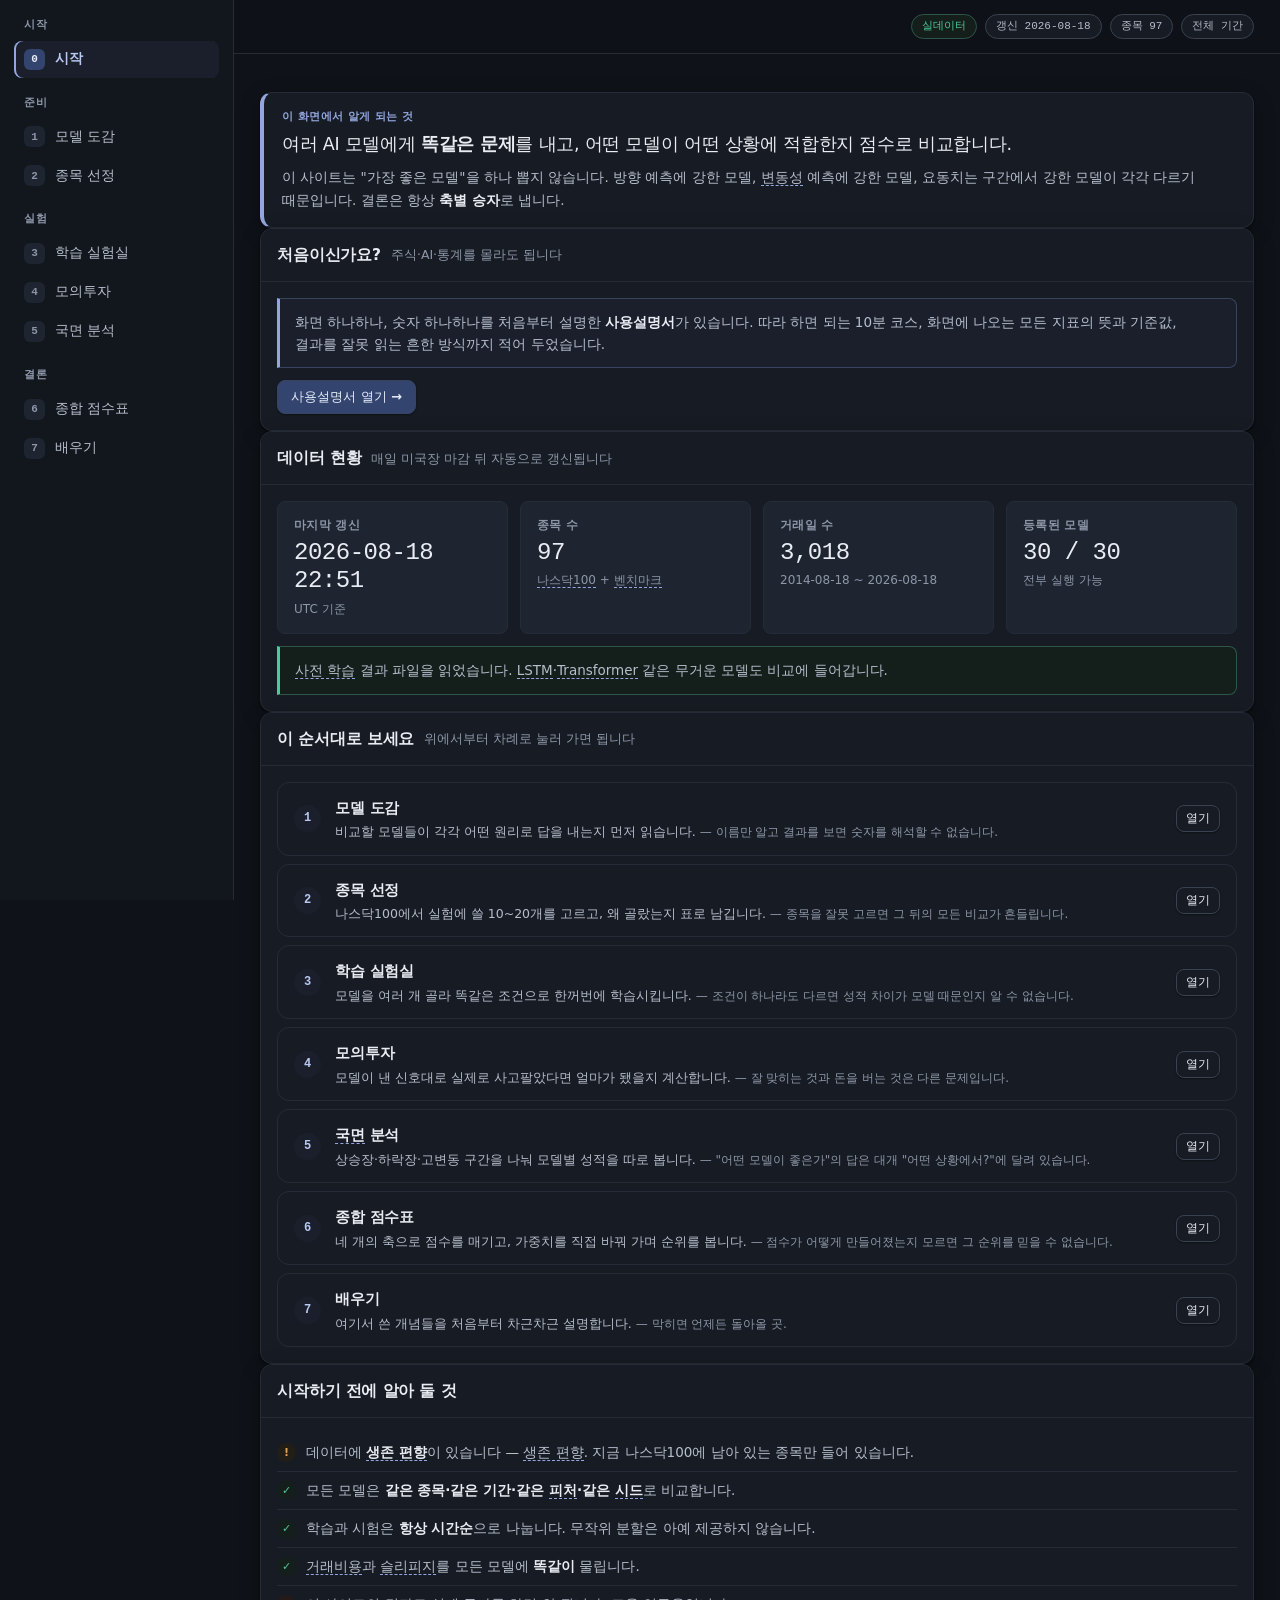
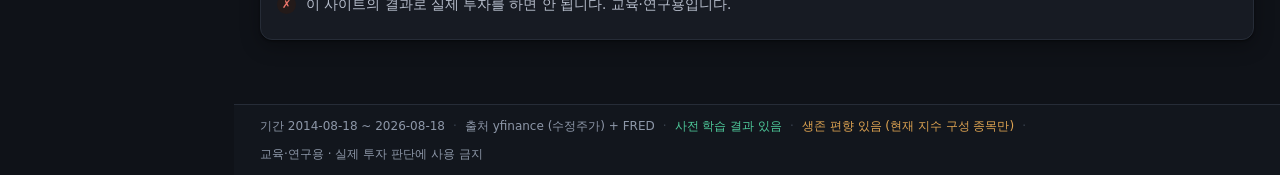
==== commit 58e63d03: "왼쪽 위 로고 블록 제거 사이드바 머리의 "AI" 사각형과 사이트 이름을 뺐습니다. 이름은 브라우저 탭 제목이 이미 들고 있어서, 여기서는 자리와 시선만 차지하고 있었습니다. 이제" ====
--- a/docs/index.html
+++ b/docs/index.html
@@ -10,7 +10,7 @@
 <meta property="og:title" content="AI MODEL LAB — 나스닥 AI 모델 비교">
 <meta property="og:description" content="여러 AI 모델에게 똑같은 문제를 내고, 어떤 모델이 어떤 상황에 적합한지 점수로 비교합니다. 고등학생을 위한 교육용 사이트.">
 <meta name="twitter:card" content="summary">
-<link rel="icon" href="data:image/svg+xml,<svg xmlns='http://www.w3.org/2000/svg' viewBox='0 0 32 32'><rect width='32' height='32' rx='8' fill='%232b4fd8'/><text x='16' y='22' font-size='14' font-weight='700' font-family='system-ui,sans-serif' fill='white' text-anchor='middle'>AI</text></svg>">
+<link rel="icon" href="data:image/svg+xml,<svg xmlns='http://www.w3.org/2000/svg' viewBox='0 0 32 32'><rect width='32' height='32' rx='8' fill='%233f5fe0'/><text x='16' y='22' font-size='14' font-weight='700' font-family='system-ui,sans-serif' fill='white' text-anchor='middle'>AI</text></svg>">
 <link rel="stylesheet" href="css/style.css">
 </head>
 <body>
@@ -19,11 +19,6 @@
 
   <!-- 왼쪽 세로 내비게이션. 0→7 학습 순서가 위에서 아래로 흐릅니다. -->
   <aside class="side">
-    <div class="brand">
-      <span class="brand-mark">AI</span>
-      <span class="brand-txt">AI MODEL LAB<em>나스닥 AI 모델 비교 실험실</em></span>
-    </div>
-
     <nav class="steps" id="nav">
       <span class="step-grp">시작</span>
       <button class="step on" data-screen="home"><b>0</b><span>시작</span></button>
--- a/docs/css/style.css
+++ b/docs/css/style.css
@@ -32,24 +32,31 @@
   --ink-2: #b6bdcb;       /* 보조   ( 9.4:1) */
   --ink-3: #8d97a8;       /* 흐림   ( 5.7:1) */
 
-  /* 액센트 — 어두운 바탕에서는 밝은 파랑이 읽히고, 채워진 면에는 진한 파랑이
-     흰 글자를 받칩니다. 그래서 두 개를 따로 둡니다. */
-  --brand:       #7f9cff; /* 글자·테두리용 ( 8.0:1) */
-  --brand-solid: #3f5fe0; /* 채워진 버튼 바탕 (흰 글자 5.2:1) */
-  --brand-2:     #a3b8ff; /* 밝힘(hover) */
-  --brand-tint:  #1a2138; /* 아주 옅은 파랑 바탕 */
-
-  /* 의미 색 — 시장 관례. 다른 용도로 쓰지 않습니다. */
-  --up:        #3fcf8e;
-  --up-tint:   #102a20;
-  --up-line:   #2a6a4e;
-  --down:      #ff7166;
-  --down-tint: #2e1715;
-  --down-line: #7d3b35;
+  /* 액센트 — 어두운 바탕에 '얹은 색'이 아니라 '바탕에서 자란 색'이 되도록
+     채도를 낮추고 바탕 쪽으로 당겼습니다. 형광 파랑 한 덩어리가 화면에 박혀
+     있으면 그것만 보이고 정작 읽어야 할 글이 뒤로 밀립니다.
+     역할을 넷으로 나눠 둡니다 — 글자용 / 채운 면 / 그 위의 글자 / 옅은 바탕. */
+  --brand:        #93a7de; /* 글자·테두리용 (바탕 대비 7.8:1) */
+  --brand-2:      #b9c8f0; /* 밝힘(hover) */
+  --brand-solid:  #33456f; /* 채워진 버튼 바탕 */
+  --brand-solid-2:#3d5285; /* 그 hover */
+  --brand-ink:    #e6ecfb; /* 채워진 면 위의 글자 (8.0:1) */
+  --brand-tint:   #1a1f2b; /* 아주 옅은 바탕 — 카드보다 반 단계만 푸릅니다 */
+  --brand-line:   #38445f; /* 옅은 바탕을 두르는 선 */
+
+  /* 의미 색 — 시장 관례. 다른 용도로 쓰지 않습니다.
+     바탕(tint)은 거의 무채색까지 낮추고, 색은 선과 글자가 냅니다.
+     그래야 초록·빨강 상자가 화면을 뒤덮지 않으면서도 뜻은 그대로 전해집니다. */
+  --up:        #4ec99a;
+  --up-tint:   #141f1b;
+  --up-line:   #2d5647;
+  --down:      #f2786d;
+  --down-tint: #231a19;
+  --down-line: #633934;
   --flat:      #8d97a8;
-  --warn:      #eba645;
-  --warn-tint: #2c2113;
-  --warn-line: #7a5a22;
+  --warn:      #e0a552;
+  --warn-tint: #221e16;
+  --warn-line: #5c4826;
 
   /* charts.js 가 읽는 이름들 */
   --surface-1:      #171b23;
@@ -58,7 +65,7 @@
   --text-primary:   #e9ecf3;
   --text-secondary: #b6bdcb;
   --text-muted:     #8d97a8;
-  --series-1: #7f9cff;
+  --series-1: #8aa4ea;
   --series-2: #ff7166;
   --series-3: #3fcf8e;
   --series-4: #b98cff;
@@ -115,7 +122,7 @@
 b, strong { font-weight: 650; color: var(--ink); }
 .hidden { display: none !important; }
 
-::selection { background: var(--brand-solid); color: #fff; }
+::selection { background: var(--brand-solid); color: var(--brand-ink); }
 
 /* 스크롤바도 어둡게. 밝은 기본 스크롤바 하나가 화면 전체를 싸구려로 만듭니다. */
 * { scrollbar-color: var(--line-2) transparent; scrollbar-width: thin; }
@@ -144,22 +151,9 @@
   height: 100vh; overflow-y: auto;
   background: #12161d;
   border-right: 1px solid var(--line);
-  padding: 18px 14px 20px;
+  padding: 16px 14px 20px;
   display: flex; flex-direction: column; gap: 20px;
   z-index: 40;
-}
-
-.brand { display: flex; align-items: center; gap: 10px; padding: 0 4px; }
-.brand-mark {
-  width: 32px; height: 32px; flex: none; border-radius: 9px;
-  background: var(--brand-solid); color: #fff;
-  display: grid; place-items: center;
-  font-size: 15px; font-weight: 700; letter-spacing: -.02em;
-}
-.brand-txt { font-size: 14.5px; font-weight: 700; letter-spacing: -.015em; line-height: 1.3; }
-.brand-txt em {
-  display: block; font-style: normal; font-size: 11px;
-  font-weight: 400; color: var(--ink-3); letter-spacing: 0; margin-top: 1px;
 }
 
 /* --- 단계 내비게이션 (세로) ------------------------------------------------ */
@@ -188,8 +182,13 @@
 }
 .step:hover { background: var(--surface); color: var(--ink); }
 .step:hover b { background: var(--surface-3); color: var(--ink); }
-.step.on { background: var(--brand-tint); color: var(--brand-2); font-weight: 650; }
-.step.on b { background: var(--brand-solid); color: #fff; }
+.step.on {
+  background: var(--brand-tint); color: var(--brand-2); font-weight: 650;
+  /* 색을 차분하게 낮춘 만큼 '지금 여기'는 왼쪽 세로 막대로 못 박습니다.
+     은은한 바탕만으로는 어느 항목이 켜졌는지 한눈에 안 들어옵니다. */
+  box-shadow: inset 2px 0 0 var(--brand);
+}
+.step.on b { background: var(--brand-solid); color: var(--brand-ink); }
 .step:focus-visible { outline: 2px solid var(--brand); outline-offset: -2px; }
 
 /* --- 위쪽 얇은 막대 (지금 보고 있는 데이터) --------------------------------- */
@@ -314,8 +313,11 @@
 }
 .btn:hover { background: var(--surface-2); border-color: var(--ink-3); }
 .btn:focus-visible { outline: 2px solid var(--brand); outline-offset: 2px; }
-.btn.primary { background: var(--brand-solid); border-color: var(--brand-solid); color: #fff; }
-.btn.primary:hover { background: #4c6df0; border-color: #4c6df0; }
+.btn.primary {
+  background: var(--brand-solid); border-color: var(--brand-line);
+  color: var(--brand-ink);
+}
+.btn.primary:hover { background: var(--brand-solid-2); border-color: #4a5c8f; }
 .btn.ghost { border-color: transparent; box-shadow: none; background: none; color: var(--brand); }
 .btn.ghost:hover { background: var(--brand-tint); }
 .btn.danger { border-color: var(--down-line); color: var(--down); background: var(--down-tint); }
@@ -336,7 +338,7 @@
 }
 .seg button:last-child { border-right: 0; }
 .seg button:hover { background: var(--surface-2); color: var(--ink); }
-.seg button.on { background: var(--brand-solid); color: #fff; font-weight: 600; }
+.seg button.on { background: var(--brand-solid); color: var(--brand-ink); font-weight: 600; }
 
 .chip {
   display: inline-flex; align-items: center; gap: 5px;
@@ -362,13 +364,14 @@
  *  안내 · 상태 표시
  * ==========================================================================*/
 .note {
-  border-left: 3px solid var(--brand); border-radius: 0 var(--r-sm) var(--r-sm) 0;
+  border: 1px solid var(--brand-line); border-left: 3px solid var(--brand);
+  border-radius: 0 var(--r-sm) var(--r-sm) 0;
   background: var(--brand-tint); padding: 12px 15px;
   font-size: 13.5px; color: var(--ink-2); line-height: 1.65;
 }
-.note.warn { border-left-color: var(--warn); background: var(--warn-tint); }
-.note.bad  { border-left-color: var(--down); background: var(--down-tint); }
-.note.ok   { border-left-color: var(--up);   background: var(--up-tint); }
+.note.warn { border-color: var(--warn-line); border-left-color: var(--warn); background: var(--warn-tint); }
+.note.bad  { border-color: var(--down-line); border-left-color: var(--down); background: var(--down-tint); }
+.note.ok   { border-color: var(--up-line);   border-left-color: var(--up);   background: var(--up-tint); }
 
 .small { font-size: 13px; color: var(--ink-2); }
 .tiny  { font-size: 12px; color: var(--ink-3); }
@@ -380,7 +383,7 @@
   vertical-align: middle;
 }
 .badge-live { border-color: var(--up-line);   background: var(--up-tint);    color: var(--up); }
-.badge-pre  { border-color: #3b4a86;          background: var(--brand-tint); color: var(--brand-2); }
+.badge-pre  { border-color: var(--brand-line); background: var(--brand-tint); color: var(--brand); }
 .badge-base { border-color: var(--warn-line); background: var(--warn-tint);  color: var(--warn); }
 .badge-soon { border-color: var(--line); background: var(--surface-3); color: var(--ink-3); }
 
@@ -446,7 +449,7 @@
 .termtip {
   position: fixed; z-index: 95; pointer-events: none;
   max-width: 320px; padding: 10px 13px;
-  background: #232a36; color: var(--ink-2);
+  background: var(--surface-3); color: var(--ink-2);
   border: 1px solid var(--line-2); border-radius: var(--r-sm);
   box-shadow: 0 10px 30px rgba(0, 0, 0, .55);
   font-size: 12.5px; line-height: 1.6;
@@ -454,7 +457,7 @@
   transition: opacity .1s ease, transform .1s ease;
 }
 .termtip.on { opacity: 1; transform: none; }
-.termtip b { display: block; color: var(--brand-2); font-size: 12px; margin-bottom: 3px; }
+.termtip b { display: block; color: var(--brand); font-size: 12px; margin-bottom: 3px; }
 
 /* 수식 접기 */
 details.formula {
@@ -548,7 +551,7 @@
 
 .chart-tip {
   position: fixed; z-index: 90; pointer-events: none;
-  background: #232a36; color: var(--ink); border: 1px solid var(--line-2);
+  background: var(--surface-3); color: var(--ink); border: 1px solid var(--line-2);
   border-radius: var(--r-sm);
   padding: 8px 11px; font-size: 12px; box-shadow: 0 8px 26px rgba(0, 0, 0, .5);
   max-width: 280px;
@@ -580,9 +583,8 @@
   .side {
     position: sticky; top: 0; height: auto; overflow: visible;
     border-right: 0; border-bottom: 1px solid var(--line);
-    padding: 11px 0 0; gap: 9px;
+    padding: 9px 0 0; gap: 9px;
   }
-  .brand { padding: 0 20px; }
   .steps {
     flex-direction: row; align-items: center; gap: 3px;
     overflow-x: auto; padding: 0 20px 9px;
@@ -605,8 +607,7 @@
 
 @media (max-width: 620px) {
   body { font-size: 14.5px; }
-  .wrap, .brand, .steps, .topbar { padding-left: 14px; padding-right: 14px; }
-  .brand-txt em { display: none; }
+  .wrap, .steps, .topbar { padding-left: 14px; padding-right: 14px; }
   .step span { display: none; }        /* 좁으면 번호만 남깁니다 */
   .step.on span { display: inline; }
   .panel-body, .panel-head { padding: 13px; }
@@ -632,14 +633,55 @@
   max-height: calc(100vh - var(--top) - 40px); overflow: auto;
 }
 .md-toc-k {
-  font-size: 11px; font-weight: 650; color: var(--ink-3);
-  letter-spacing: .04em; margin-bottom: 7px;
-}
+  font-size: 10.5px; font-weight: 700; color: var(--ink-3);
+  letter-spacing: .09em; text-transform: uppercase;
+  padding-bottom: 8px; margin-bottom: 6px; border-bottom: 1px solid var(--line);
+}
+
+/* 항목 하나 = [번호 배지] + [제목 / 부연]
+ * 번호를 왼쪽으로 빼내면 제목이 두 줄로 넘어가도 왼쪽 선이 흐트러지지 않습니다.
+ * 본문 메뉴(0~7)와 같은 생김새라 "이것도 차례"라는 게 바로 읽힙니다. */
 .md-toc a {
-  display: block; padding: 4px 8px; margin-left: -8px; font-size: 12.5px;
-  color: var(--ink-2); text-decoration: none; border-radius: 6px; line-height: 1.35;
-}
-.md-toc a:hover { background: var(--brand-tint); color: var(--brand); }
+  display: grid; grid-template-columns: 20px minmax(0, 1fr); gap: 9px;
+  align-items: start;
+  padding: 7px 8px; margin: 0 0 1px -8px;
+  color: var(--ink-2); text-decoration: none; border: 0;
+  border-radius: 7px; line-height: 1.4;
+  transition: background .12s, color .12s;
+}
+.md-toc a .n {
+  width: 20px; height: 20px; border-radius: 6px;
+  display: grid; place-items: center; font-style: normal;
+  font-family: var(--mono); font-size: 10.5px; font-weight: 600;
+  background: var(--surface-2); color: var(--ink-3);
+  transition: background .12s, color .12s;
+}
+.md-toc a .t { min-width: 0; }
+.md-toc a .t b { display: block; font-size: 12.5px; font-weight: 600; color: inherit; }
+/* 부연(— 뒤·괄호 안)은 한 톤 죽여 아랫줄로. 제목만 훑어 내려갈 수 있게 합니다. */
+.md-toc a .t em {
+  display: block; font-style: normal; font-size: 11px;
+  color: var(--ink-3); line-height: 1.35; margin-top: 1px;
+}
+
+.md-toc a:hover { background: var(--surface); color: var(--ink); }
+.md-toc a:hover .n { background: var(--surface-3); color: var(--ink); }
+
+/* 지금 읽고 있는 장 */
+.md-toc a.on {
+  background: var(--brand-tint); color: var(--brand-2);
+  box-shadow: inset 2px 0 0 var(--brand);
+}
+.md-toc a.on .n { background: var(--brand-solid); color: var(--brand-ink); }
+.md-toc a.on .t em { color: var(--ink-2); }
+
+/* 번호 없는 항목(머리말·맺음말)은 번호 자리에 점만 찍고 한 칸 떨어뜨립니다 */
+.md-toc a.plain .n { background: none; color: var(--line-2); font-size: 13px; }
+.md-toc a.plain + a:not(.plain) { margin-top: 7px; }
+.md-toc a:not(.plain) + a.plain {
+  margin-top: 9px; padding-top: 12px; border-top: 1px solid var(--line);
+  border-radius: 0 0 7px 7px;
+}
 
 .md { max-width: 74ch; font-size: 14.5px; line-height: 1.75; color: var(--ink); overflow-wrap: anywhere; }
 .md > *:first-child { margin-top: 0; }
@@ -686,6 +728,11 @@
 }
 .md-tbl table { margin: 0; }
 .md-tbl td { line-height: 1.55; }
+/* 열이 많은 표에서 짧은 칸("↑ 높을수록")이 글자 하나씩 세로로 쪼개지는 것을 막습니다.
+   최소 너비를 주면 다 안 들어갈 때 표가 늘어나 가로로 스크롤됩니다.
+   쪼개진 글자를 읽느니 옆으로 미는 편이 낫습니다. */
+.md-tbl th, .md-tbl td { min-width: 96px; }
+.md-tbl th:first-child, .md-tbl td:first-child { min-width: 88px; }
 
 @media (max-width: 900px) {
   /* minmax(0,…) 가 없으면 1fr 의 최소값이 min-content 라, 안쪽에 안 쪼개지는
@@ -699,9 +746,27 @@
   .md { max-width: none; }
 }
 
-/* 인쇄: 발표 자료로 뽑을 수 있게 */
+/* 인쇄: 발표 자료로 뽑을 수 있게 --------------------------------------------
+ * 종이는 흽니다. 화면용 어두운 변수를 밝은 값으로 뒤집지 않으면
+ * 흰 종이에 흰 글자가 나옵니다. (캔버스 차트는 그린 시점의 색 그대로
+ * 어두운 그림으로 인쇄됩니다 — 그건 감수합니다.) */
 @media print {
-  .mast, .foot { display: none; }
+  :root {
+    color-scheme: light;
+    --paper: #fff; --surface: #fff; --surface-2: #f5f4f2; --surface-3: #ececea;
+    --line: #ddd; --line-2: #aaa;
+    --ink: #111; --ink-2: #444; --ink-3: #767676;
+    --brand: #2b4fd8; --brand-2: #1b34a3; --brand-tint: #eef1fc;
+    --brand-solid: #2b4fd8; --brand-solid-2: #1b34a3;
+    --brand-ink: #fff; --brand-line: #c3cdf2;
+    --up: #0e7a54; --up-tint: #e7f5ef; --up-line: #b7e2ce;
+    --down: #c23a31; --down-tint: #fdeceb; --down-line: #eab3ae;
+    --warn: #92600d; --warn-tint: #fdf3e2; --warn-line: #f0d9ac;
+    --sh: none; --sh-1: none;
+  }
+  .side, .topbar, .foot { display: none; }
+  .shell { grid-template-columns: 1fr; }
   body { background: #fff; }
   .panel { break-inside: avoid; box-shadow: none; }
-}
+  .termtip { display: none; }
+}
